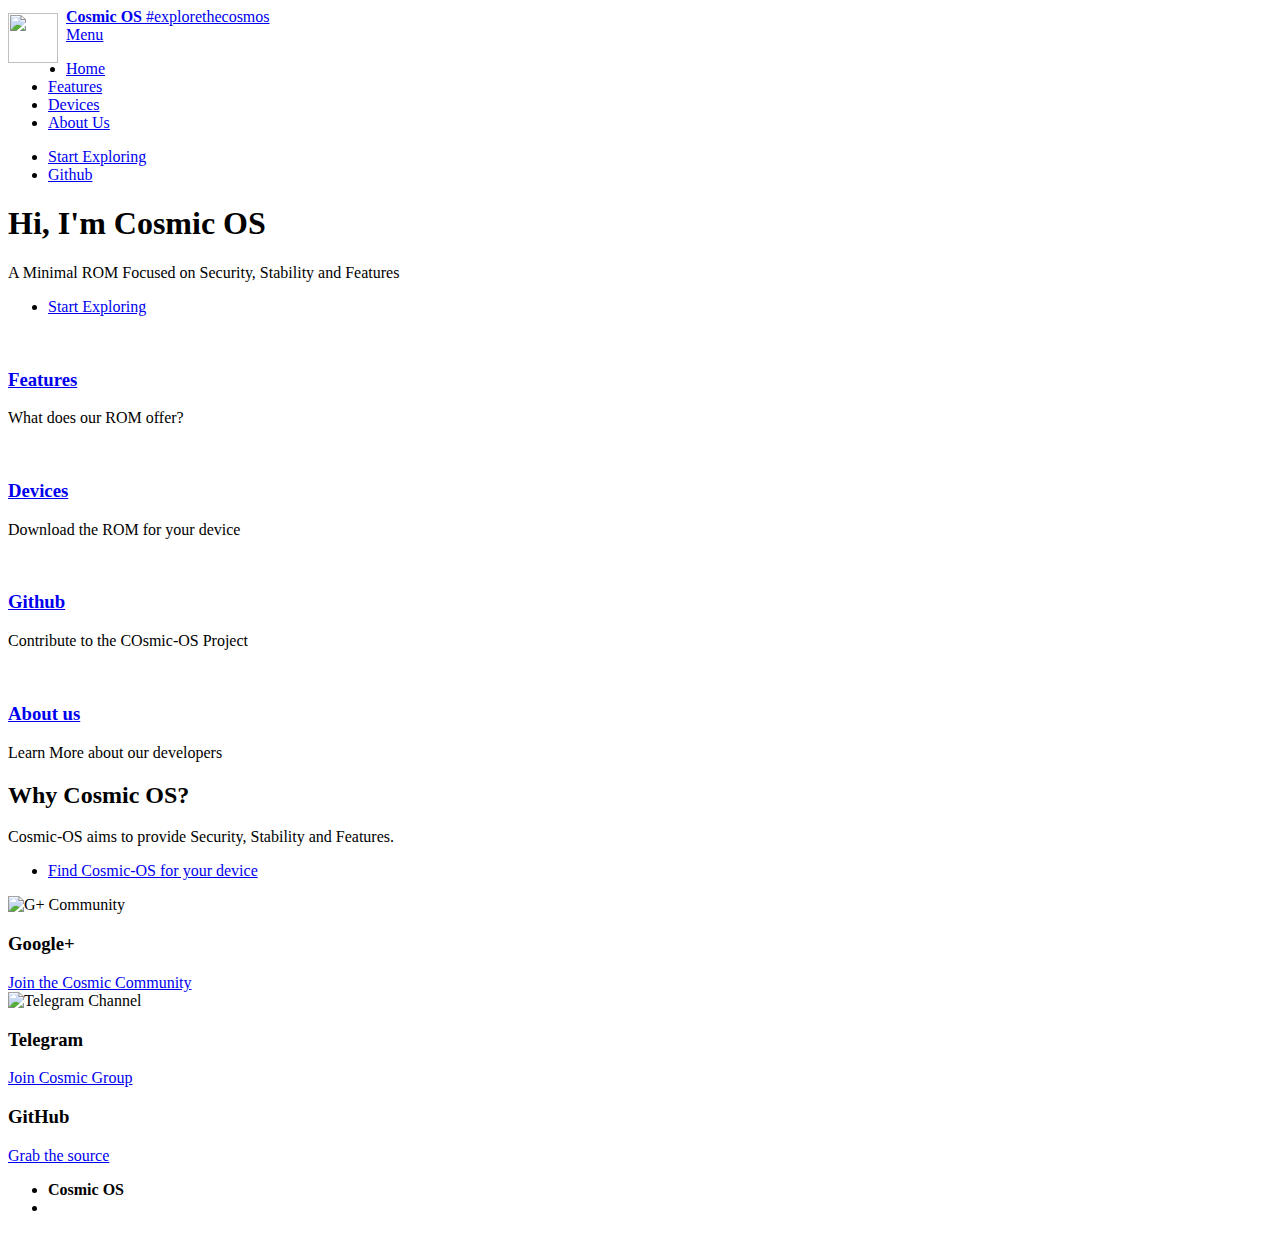
==== index.html @ 9eb9e45c "Update?" ====
<!DOCTYPE HTML>
<html>
	<head>
		<title>Cosmic OS</title>
		<meta charset="utf-8" />
		<meta name="viewport" content="width=device-width, initial-scale=1, user-scalable=no" />
		<!--[if lte IE 8]><script src="assets/js/ie/html5shiv.js"></script><![endif]-->
		<link rel="stylesheet" href="assets/css/main.css" />
		<!--[if lte IE 9]><link rel="stylesheet" href="assets/css/ie9.css" /><![endif]-->
		<!--[if lte IE 8]><link rel="stylesheet" href="assets/css/ie8.css" /><![endif]-->
	<meta http-equiv="imagetoolbar" content="no" />
	<link rel="apple-touch-icon" sizes="180x180" href="images/apple-touch-icon.png">
	<link rel="icon" type="image/png" href="images/favicon-32x32.png" sizes="32x32">
	<link rel="icon" type="image/png" href="images/favicon-16x16
	" sizes="16x16">
	<link rel="manifest" href="images/manifest.json">
	<link rel="mask-icon" href="images/safari-pinned-tab.svg" color="#5bbad5">
	<link rel="shortcut icon" type="image/x-icon" href="images/favicon.ico" />
	<meta name="theme-color" content="#ffffff">
	</head>
	<body>

		<!-- Wrapper -->
			<div id="wrapper">

				<!-- Header -->
					<header id="header" class="alt">
						<a href="index.html" class="logo">
						<div style="max-height:50px">
							<img style="float:left; margin-top:0.3em; margin-right: 0.5em;" src="images/logo.png" width=50px height=50px />
							<strong>Cosmic OS</strong> <span>#explorethecosmos</span>
						</div>
						</a>
						<nav>
							<a href="#menu">Menu</a>
						</nav>
					</header>

				<!-- Menu -->
					<nav id="menu">
						<ul class="links">
							<li><a href="index.html">Home</a></li>
							<li><a href="features.html">Features</a></li>
							<li><a href="devices.html">Devices</a></li>
							<li><a href="about.html">About Us</a></li>
						</ul>
						<ul class="actions vertical">
							<li><a href="index.html#explore" class="button special fit">Start Exploring</a></li>
							<li><a href="https://github.com/Cosmic-OS" class="button fit">Github</a></li>
						</ul>
					</nav>

				<!-- Banner -->
					<section id="banner" class="major">
						<div class="inner">
							<header class="major">
								<h1>Hi, I'm Cosmic OS</h1>
							</header>
							<div class="content">
								<p>A Minimal ROM Focused on Security, Stability and Features<br /></p>
								<ul class="actions">
									<li><a href="#explore" class="button next scrolly">Start Exploring</a></li>
								</ul>
							</div>
						</div>
					</section>

				<!-- Main -->
					<div id="main">

						<!-- One -->
							<section id="explore" class="tiles">
								<article>
									<span class="image">
										<img src="images/pic01.jpg" alt="" />
									</span>
									<header class="major">
										<h3><a href="features.html" class="link">Features</a></h3>
										<p>What does our ROM offer?</p>
									</header>
								</article>
								<article>
									<span class="image">
										<img src="images/pic02.png" alt="" />
									</span>
									<header class="major">
										<h3><a href="devices.html" class="link">Devices</a></h3>
										<p>Download the ROM for your device</p>
									</header>
								</article>
								<article>
									<span class="image">
										<img src="images/pic03.jpg" alt="" />
									</span>
									<header class="major">
										<h3><a href="https://github.com/Cosmic-OS" class="link">Github</a></h3>
										<p>Contribute to the COsmic-OS Project</p>
									</header>
								</article>
								<article>
									<span class="image">
										<img src="images/pic04.jpg" alt="" />
									</span>
									<header class="major">
										<h3><a href="about.html" class="link">About us</a></h3>
										<p>Learn More about our developers</p>
									</header>
								</article>
							</section>

						<!-- Two -->
							<section id="two">
								<div class="inner">
									<header class="major">
										<h2>Why Cosmic OS?</h2>
									</header>
									<p>Cosmic-OS aims to provide Security, Stability and Features.</p>
									<ul class="actions">
										<li><a href="devices.html" class="button next">Find Cosmic-OS for your device</a></li>
									</ul>
								</div>
							</section>

					</div>

				<!-- Contact -->
					<section id="reach-us">
						<div class="inner">

							<section>
								<section>
									<div class="contact-method">
									<span class="icon alt">
										<img oncontextmenu="return false;" style="user-drag: none;user-select: none;-moz-user-select: none;-webkit-user-drag: none;-webkit-user-select: none;-ms-user-select: none;"src = "images/googleplus.png" height=40 width=40 alt="G+ Community" /></span>
										<h3>Google+</h3>
										<a href="https://plus.google.com/communities/116339021564888810193">Join the Cosmic Community</a>
									</div>
								</section>
								<section>
									<div class="contact-method">
										<span class="icon alt">
											<img oncontextmenu="return false;" style="user-drag: none;user-select: none;-moz-user-select: none;-webkit-user-drag: none;-webkit-user-select: none;-ms-user-select: none;"src = "images/telegram.png" height=40 width=40 alt="Telegram Channel" /></span>
										<h3>Telegram</h3>
										<a href="https://telegram.me/cosmicosofficial">Join Cosmic Group</a>
									</div>
								</section>
								<section>
									<div class="contact-method">
										<span class="icon alt fa-github"></span>
										<h3>GitHub</h3>
										<a href="https://github.com/Cosmic-OS">Grab the source</a>
									</div>
								</section>
							</section>
						</div>
					</section>

				<!-- Footer -->
					<footer id="footer">
						<div class="inner">
							<ul class="copyright">
								<li><b>Cosmic OS </b></li><li><font color="white" >#ExploreTheCosmos</font></a></li>
							</ul>
						</div>
					</footer>

			</div>

		<!-- Scripts -->
			<script src="assets/js/jquery.min.js"></script>
			<script src="assets/js/jquery.scrolly.min.js"></script>
			<script src="assets/js/jquery.scrollex.min.js"></script>
			<script src="assets/js/skel.min.js"></script>
			<script src="assets/js/util.js"></script>
			<!--[if lte IE 8]><script src="assets/js/ie/respond.min.js"></script><![endif]-->
			<script src="assets/js/main.js"></script>

	</body>
</html>
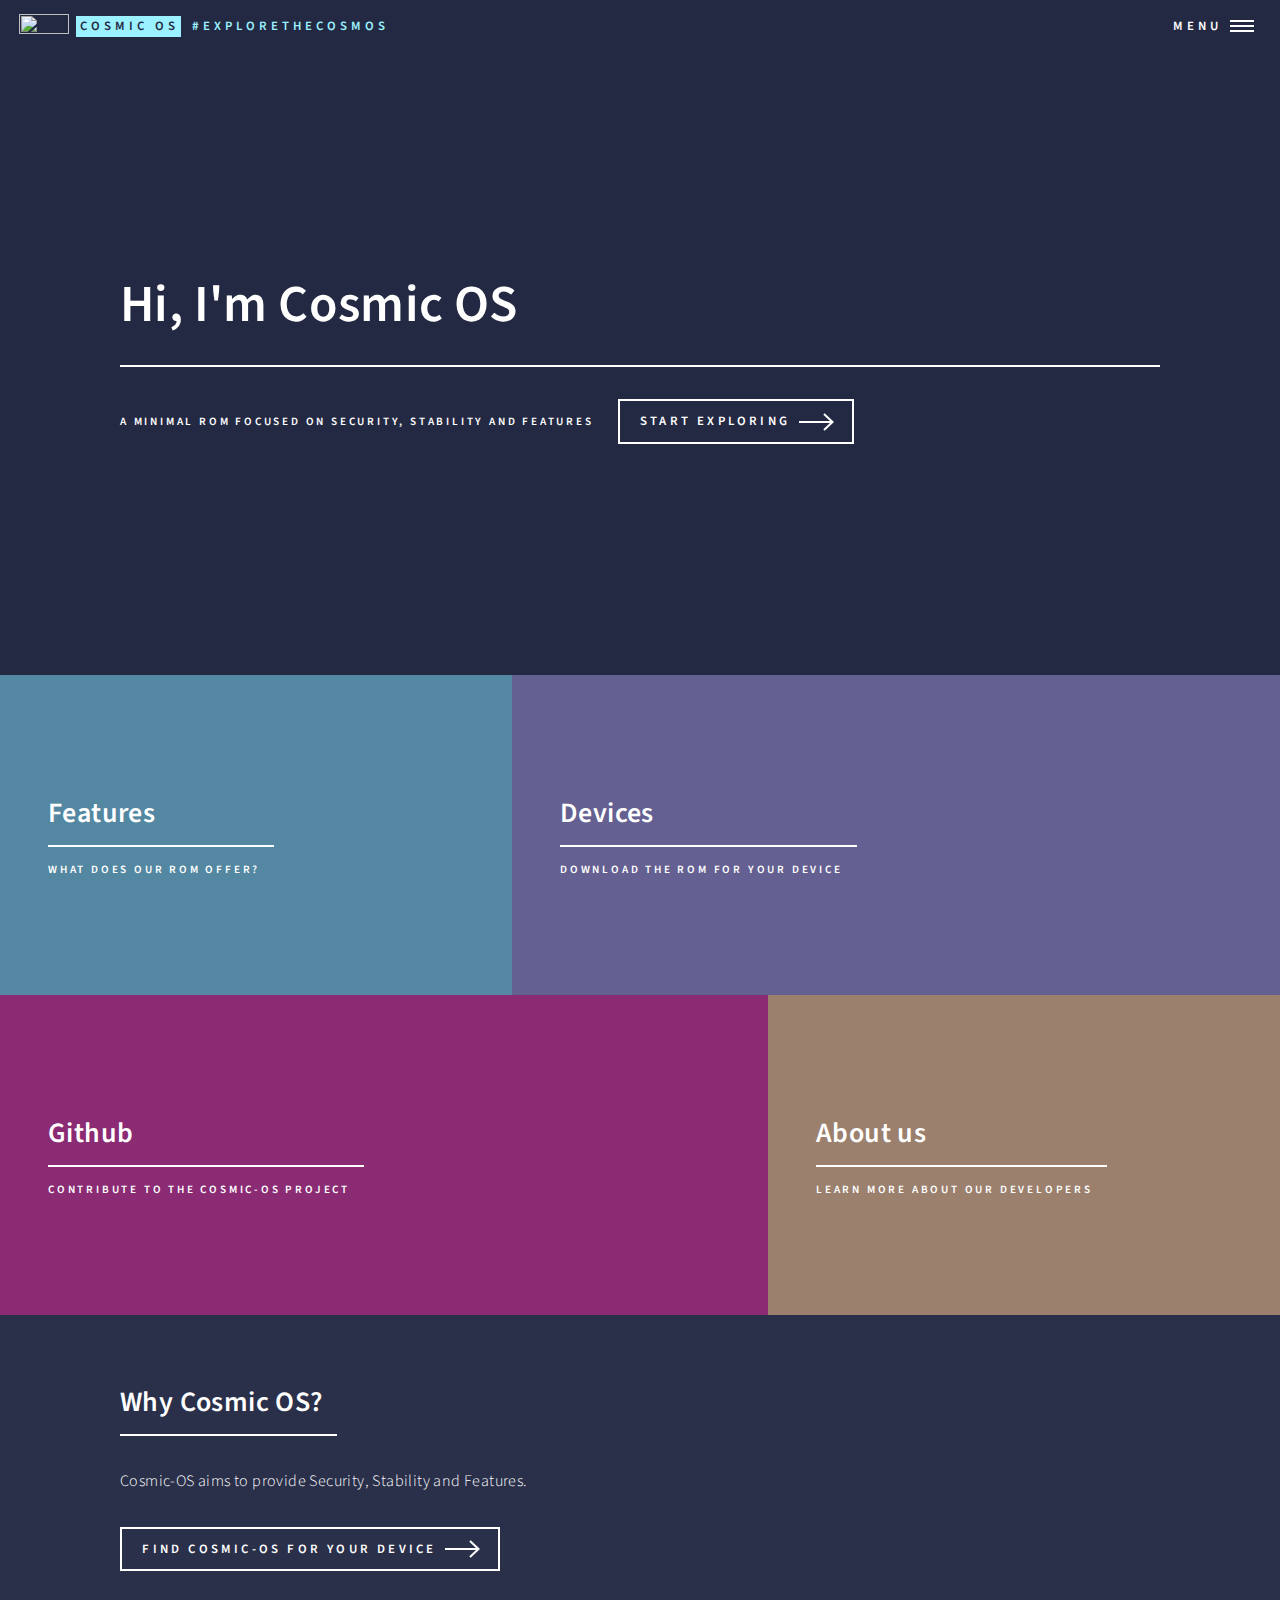
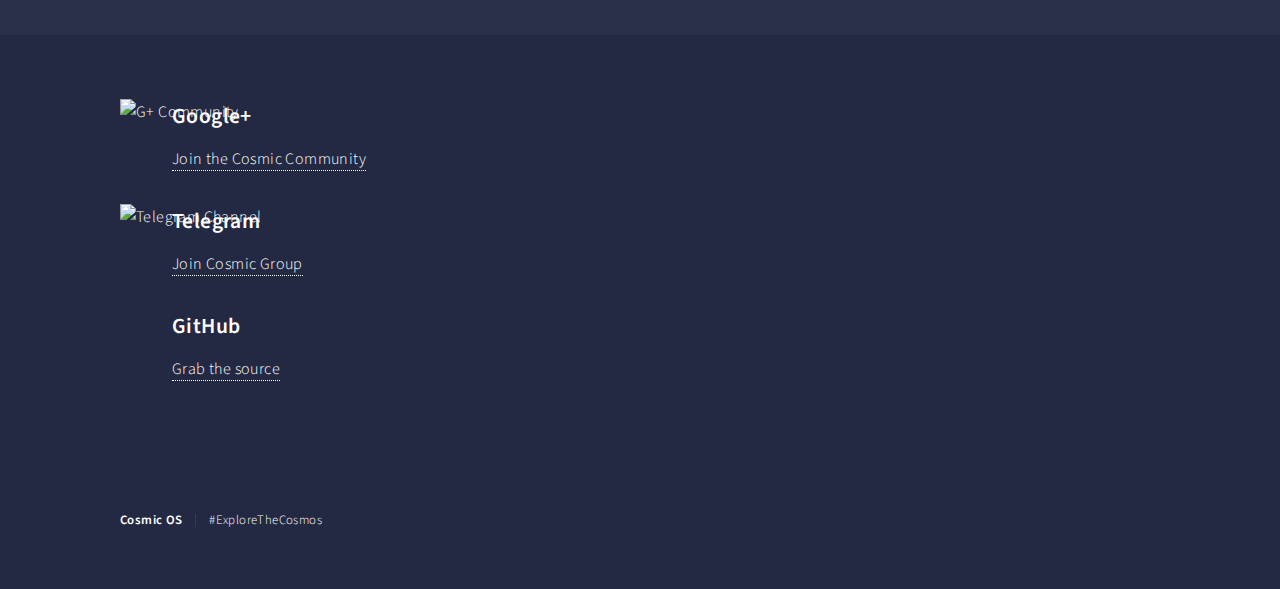
==== commit c14ef4f2: "website: Replace tabs with spaces" ====
--- a/index.html
+++ b/index.html
@@ -1,179 +1,179 @@
 <!DOCTYPE HTML>
 <html>
-	<head>
-		<title>Cosmic OS</title>
-		<meta charset="utf-8" />
-		<meta name="viewport" content="width=device-width, initial-scale=1, user-scalable=no" />
-		<!--[if lte IE 8]><script src="assets/js/ie/html5shiv.js"></script><![endif]-->
-		<link rel="stylesheet" href="assets/css/main.css" />
-		<!--[if lte IE 9]><link rel="stylesheet" href="assets/css/ie9.css" /><![endif]-->
-		<!--[if lte IE 8]><link rel="stylesheet" href="assets/css/ie8.css" /><![endif]-->
-	<meta http-equiv="imagetoolbar" content="no" />
-	<link rel="apple-touch-icon" sizes="180x180" href="images/apple-touch-icon.png">
-	<link rel="icon" type="image/png" href="images/favicon-32x32.png" sizes="32x32">
-	<link rel="icon" type="image/png" href="images/favicon-16x16
-	" sizes="16x16">
-	<link rel="manifest" href="images/manifest.json">
-	<link rel="mask-icon" href="images/safari-pinned-tab.svg" color="#5bbad5">
-	<link rel="shortcut icon" type="image/x-icon" href="images/favicon.ico" />
-	<meta name="theme-color" content="#ffffff">
-	</head>
-	<body>
+  <head>
+    <title>Cosmic OS</title>
+    <meta charset="utf-8" />
+    <meta name="viewport" content="width=device-width, initial-scale=1, user-scalable=no" />
+    <!--[if lte IE 8]><script src="assets/js/ie/html5shiv.js"></script><![endif]-->
+    <link rel="stylesheet" href="assets/css/main.css" />
+    <!--[if lte IE 9]><link rel="stylesheet" href="assets/css/ie9.css" /><![endif]-->
+    <!--[if lte IE 8]><link rel="stylesheet" href="assets/css/ie8.css" /><![endif]-->
+  <meta http-equiv="imagetoolbar" content="no" />
+  <link rel="apple-touch-icon" sizes="180x180" href="images/apple-touch-icon.png">
+  <link rel="icon" type="image/png" href="images/favicon-32x32.png" sizes="32x32">
+  <link rel="icon" type="image/png" href="images/favicon-16x16
+  " sizes="16x16">
+  <link rel="manifest" href="images/manifest.json">
+  <link rel="mask-icon" href="images/safari-pinned-tab.svg" color="#5bbad5">
+  <link rel="shortcut icon" type="image/x-icon" href="images/favicon.ico" />
+  <meta name="theme-color" content="#ffffff">
+  </head>
+  <body>
 
-		<!-- Wrapper -->
-			<div id="wrapper">
+    <!-- Wrapper -->
+      <div id="wrapper">
 
-				<!-- Header -->
-					<header id="header" class="alt">
-						<a href="index.html" class="logo">
-						<div style="max-height:50px">
-							<img style="float:left; margin-top:0.3em; margin-right: 0.5em;" src="images/logo.png" width=50px height=50px />
-							<strong>Cosmic OS</strong> <span>#explorethecosmos</span>
-						</div>
-						</a>
-						<nav>
-							<a href="#menu">Menu</a>
-						</nav>
-					</header>
+        <!-- Header -->
+          <header id="header" class="alt">
+            <a href="index.html" class="logo">
+            <div style="max-height:50px">
+              <img style="float:left; margin-top:0.3em; margin-right: 0.5em;" src="images/logo.png" width=50px height=50px />
+              <strong>Cosmic OS</strong> <span>#explorethecosmos</span>
+            </div>
+            </a>
+            <nav>
+              <a href="#menu">Menu</a>
+            </nav>
+          </header>
 
-				<!-- Menu -->
-					<nav id="menu">
-						<ul class="links">
-							<li><a href="index.html">Home</a></li>
-							<li><a href="features.html">Features</a></li>
-							<li><a href="devices.html">Devices</a></li>
-							<li><a href="about.html">About Us</a></li>
-						</ul>
-						<ul class="actions vertical">
-							<li><a href="index.html#explore" class="button special fit">Start Exploring</a></li>
-							<li><a href="https://github.com/Cosmic-OS" class="button fit">Github</a></li>
-						</ul>
-					</nav>
+        <!-- Menu -->
+          <nav id="menu">
+            <ul class="links">
+              <li><a href="index.html">Home</a></li>
+              <li><a href="features.html">Features</a></li>
+              <li><a href="devices.html">Devices</a></li>
+              <li><a href="about.html">About Us</a></li>
+            </ul>
+            <ul class="actions vertical">
+              <li><a href="index.html#explore" class="button special fit">Start Exploring</a></li>
+              <li><a href="https://github.com/Cosmic-OS" class="button fit">Github</a></li>
+            </ul>
+          </nav>
 
-				<!-- Banner -->
-					<section id="banner" class="major">
-						<div class="inner">
-							<header class="major">
-								<h1>Hi, I'm Cosmic OS</h1>
-							</header>
-							<div class="content">
-								<p>A Minimal ROM Focused on Security, Stability and Features<br /></p>
-								<ul class="actions">
-									<li><a href="#explore" class="button next scrolly">Start Exploring</a></li>
-								</ul>
-							</div>
-						</div>
-					</section>
+        <!-- Banner -->
+          <section id="banner" class="major">
+            <div class="inner">
+              <header class="major">
+                <h1>Hi, I'm Cosmic OS</h1>
+              </header>
+              <div class="content">
+                <p>A Minimal ROM Focused on Security, Stability and Features<br /></p>
+                <ul class="actions">
+                  <li><a href="#explore" class="button next scrolly">Start Exploring</a></li>
+                </ul>
+              </div>
+            </div>
+          </section>
 
-				<!-- Main -->
-					<div id="main">
+        <!-- Main -->
+          <div id="main">
 
-						<!-- One -->
-							<section id="explore" class="tiles">
-								<article>
-									<span class="image">
-										<img src="images/pic01.jpg" alt="" />
-									</span>
-									<header class="major">
-										<h3><a href="features.html" class="link">Features</a></h3>
-										<p>What does our ROM offer?</p>
-									</header>
-								</article>
-								<article>
-									<span class="image">
-										<img src="images/pic02.png" alt="" />
-									</span>
-									<header class="major">
-										<h3><a href="devices.html" class="link">Devices</a></h3>
-										<p>Download the ROM for your device</p>
-									</header>
-								</article>
-								<article>
-									<span class="image">
-										<img src="images/pic03.jpg" alt="" />
-									</span>
-									<header class="major">
-										<h3><a href="https://github.com/Cosmic-OS" class="link">Github</a></h3>
-										<p>Contribute to the COsmic-OS Project</p>
-									</header>
-								</article>
-								<article>
-									<span class="image">
-										<img src="images/pic04.jpg" alt="" />
-									</span>
-									<header class="major">
-										<h3><a href="about.html" class="link">About us</a></h3>
-										<p>Learn More about our developers</p>
-									</header>
-								</article>
-							</section>
+            <!-- One -->
+              <section id="explore" class="tiles">
+                <article>
+                  <span class="image">
+                    <img src="images/pic01.jpg" alt="" />
+                  </span>
+                  <header class="major">
+                    <h3><a href="features.html" class="link">Features</a></h3>
+                    <p>What does our ROM offer?</p>
+                  </header>
+                </article>
+                <article>
+                  <span class="image">
+                    <img src="images/pic02.png" alt="" />
+                  </span>
+                  <header class="major">
+                    <h3><a href="devices.html" class="link">Devices</a></h3>
+                    <p>Download the ROM for your device</p>
+                  </header>
+                </article>
+                <article>
+                  <span class="image">
+                    <img src="images/pic03.jpg" alt="" />
+                  </span>
+                  <header class="major">
+                    <h3><a href="https://github.com/Cosmic-OS" class="link">Github</a></h3>
+                    <p>Contribute to the COsmic-OS Project</p>
+                  </header>
+                </article>
+                <article>
+                  <span class="image">
+                    <img src="images/pic04.jpg" alt="" />
+                  </span>
+                  <header class="major">
+                    <h3><a href="about.html" class="link">About us</a></h3>
+                    <p>Learn More about our developers</p>
+                  </header>
+                </article>
+              </section>
 
-						<!-- Two -->
-							<section id="two">
-								<div class="inner">
-									<header class="major">
-										<h2>Why Cosmic OS?</h2>
-									</header>
-									<p>Cosmic-OS aims to provide Security, Stability and Features.</p>
-									<ul class="actions">
-										<li><a href="devices.html" class="button next">Find Cosmic-OS for your device</a></li>
-									</ul>
-								</div>
-							</section>
+            <!-- Two -->
+              <section id="two">
+                <div class="inner">
+                  <header class="major">
+                    <h2>Why Cosmic OS?</h2>
+                  </header>
+                  <p>Cosmic-OS aims to provide Security, Stability and Features.</p>
+                  <ul class="actions">
+                    <li><a href="devices.html" class="button next">Find Cosmic-OS for your device</a></li>
+                  </ul>
+                </div>
+              </section>
 
-					</div>
+          </div>
 
-				<!-- Contact -->
-					<section id="reach-us">
-						<div class="inner">
+        <!-- Contact -->
+          <section id="reach-us">
+            <div class="inner">
 
-							<section>
-								<section>
-									<div class="contact-method">
-									<span class="icon alt">
-										<img oncontextmenu="return false;" style="user-drag: none;user-select: none;-moz-user-select: none;-webkit-user-drag: none;-webkit-user-select: none;-ms-user-select: none;"src = "images/googleplus.png" height=40 width=40 alt="G+ Community" /></span>
-										<h3>Google+</h3>
-										<a href="https://plus.google.com/communities/116339021564888810193">Join the Cosmic Community</a>
-									</div>
-								</section>
-								<section>
-									<div class="contact-method">
-										<span class="icon alt">
-											<img oncontextmenu="return false;" style="user-drag: none;user-select: none;-moz-user-select: none;-webkit-user-drag: none;-webkit-user-select: none;-ms-user-select: none;"src = "images/telegram.png" height=40 width=40 alt="Telegram Channel" /></span>
-										<h3>Telegram</h3>
-										<a href="https://telegram.me/cosmicosofficial">Join Cosmic Group</a>
-									</div>
-								</section>
-								<section>
-									<div class="contact-method">
-										<span class="icon alt fa-github"></span>
-										<h3>GitHub</h3>
-										<a href="https://github.com/Cosmic-OS">Grab the source</a>
-									</div>
-								</section>
-							</section>
-						</div>
-					</section>
+              <section>
+                <section>
+                  <div class="contact-method">
+                  <span class="icon alt">
+                    <img oncontextmenu="return false;" style="user-drag: none;user-select: none;-moz-user-select: none;-webkit-user-drag: none;-webkit-user-select: none;-ms-user-select: none;"src = "images/googleplus.png" height=40 width=40 alt="G+ Community" /></span>
+                    <h3>Google+</h3>
+                    <a href="https://plus.google.com/communities/116339021564888810193">Join the Cosmic Community</a>
+                  </div>
+                </section>
+                <section>
+                  <div class="contact-method">
+                    <span class="icon alt">
+                      <img oncontextmenu="return false;" style="user-drag: none;user-select: none;-moz-user-select: none;-webkit-user-drag: none;-webkit-user-select: none;-ms-user-select: none;"src = "images/telegram.png" height=40 width=40 alt="Telegram Channel" /></span>
+                    <h3>Telegram</h3>
+                    <a href="https://telegram.me/cosmicosofficial">Join Cosmic Group</a>
+                  </div>
+                </section>
+                <section>
+                  <div class="contact-method">
+                    <span class="icon alt fa-github"></span>
+                    <h3>GitHub</h3>
+                    <a href="https://github.com/Cosmic-OS">Grab the source</a>
+                  </div>
+                </section>
+              </section>
+            </div>
+          </section>
 
-				<!-- Footer -->
-					<footer id="footer">
-						<div class="inner">
-							<ul class="copyright">
-								<li><b>Cosmic OS </b></li><li><font color="white" >#ExploreTheCosmos</font></a></li>
-							</ul>
-						</div>
-					</footer>
+        <!-- Footer -->
+          <footer id="footer">
+            <div class="inner">
+              <ul class="copyright">
+                <li><b>Cosmic OS </b></li><li><font color="white" >#ExploreTheCosmos</font></a></li>
+              </ul>
+            </div>
+          </footer>
 
-			</div>
+      </div>
 
-		<!-- Scripts -->
-			<script src="assets/js/jquery.min.js"></script>
-			<script src="assets/js/jquery.scrolly.min.js"></script>
-			<script src="assets/js/jquery.scrollex.min.js"></script>
-			<script src="assets/js/skel.min.js"></script>
-			<script src="assets/js/util.js"></script>
-			<!--[if lte IE 8]><script src="assets/js/ie/respond.min.js"></script><![endif]-->
-			<script src="assets/js/main.js"></script>
+    <!-- Scripts -->
+      <script src="assets/js/jquery.min.js"></script>
+      <script src="assets/js/jquery.scrolly.min.js"></script>
+      <script src="assets/js/jquery.scrollex.min.js"></script>
+      <script src="assets/js/skel.min.js"></script>
+      <script src="assets/js/util.js"></script>
+      <!--[if lte IE 8]><script src="assets/js/ie/respond.min.js"></script><![endif]-->
+      <script src="assets/js/main.js"></script>
 
-	</body>
+  </body>
 </html>
--- a/assets/css/main.css
+++ b/assets/css/main.css
@@ -0,0 +1,3996 @@
+@import url(font-awesome.min.css);
+@import url("https://fonts.googleapis.com/css?family=Source+Sans+Pro:300,300italic,600,600italic");
+
+/* Reset */
+
+	html, body, div, span, applet, object, iframe, h1, h2, h3, h4, h5, h6, p, blockquote, pre, a, abbr, acronym, address, big, cite, code, del, dfn, em, img, ins, kbd, q, s, samp, small, strike, strong, sub, sup, tt, var, b, u, i, center, dl, dt, dd, ol, ul, li, fieldset, form, label, legend, table, caption, tbody, tfoot, thead, tr, th, td, article, aside, canvas, details, embed, figure, figcaption, footer, header, hgroup, menu, nav, output, ruby, section, summary, time, mark, audio, video {
+		margin: 0;
+		padding: 0;
+		border: 0;
+		font-size: 100%;
+		font: inherit;
+		vertical-align: baseline;
+	}
+
+	img {
+    max-width: 100%;
+    height: auto;
+    width: auto\9; /* ie8 */
+	}
+
+	article, aside, details, figcaption, figure, footer, header, hgroup, menu, nav, section {
+		display: block;
+	}
+
+	body {
+		line-height: 1;
+	}
+
+	ol, ul {
+		list-style: none;
+	}
+
+	blockquote, q {
+		quotes: none;
+	}
+
+	blockquote:before, blockquote:after, q:before, q:after {
+		content: '';
+		content: none;
+	}
+
+	table {
+		border-collapse: collapse;
+		border-spacing: 0;
+	}
+
+	body {
+		-webkit-text-size-adjust: none;
+	}
+
+/* Box Model */
+
+	*, *:before, *:after {
+		-moz-box-sizing: border-box;
+		-webkit-box-sizing: border-box;
+		box-sizing: border-box;
+	}
+
+/* No save */
+	img.no-save{
+		user-drag: none;
+		user-select: none;
+		-moz-user-select: none;
+		-webkit-user-drag: none;
+		-webkit-user-select: none;
+		-ms-user-select: none;	
+	}
+/* Devices */
+	.devices{
+		float:right;
+	}
+	br.devices{
+		display:none;
+	}
+	@media screen and (max-width: 580px) {
+		.devices {
+			float: none;
+		}
+		br.devices{
+			display:block;
+		}
+    }
+	
+/* Grid */
+
+	.row {
+		border-bottom: solid 1px transparent;
+		-moz-box-sizing: border-box;
+		-webkit-box-sizing: border-box;
+		box-sizing: border-box;
+	}
+
+	.row > * {
+		float: left;
+		-moz-box-sizing: border-box;
+		-webkit-box-sizing: border-box;
+		box-sizing: border-box;
+	}
+
+	.row:after, .row:before {
+		content: '';
+		display: block;
+		clear: both;
+		height: 0;
+	}
+
+	.row.uniform > * > :first-child {
+		margin-top: 0;
+	}
+
+	.row.uniform > * > :last-child {
+		margin-bottom: 0;
+	}
+
+	.row.\30 \25 > * {
+		padding: 0 0 0 0em;
+	}
+
+	.row.\30 \25 {
+		margin: 0 0 -1px 0em;
+	}
+
+	.row.uniform.\30 \25 > * {
+		padding: 0em 0 0 0em;
+	}
+
+	.row.uniform.\30 \25 {
+		margin: 0em 0 -1px 0em;
+	}
+
+	.row > * {
+		padding: 0 0 0 2em;
+	}
+
+	.row {
+		margin: 0 0 -1px -2em;
+	}
+
+	.row.uniform > * {
+		padding: 2em 0 0 2em;
+	}
+
+	.row.uniform {
+		margin: -2em 0 -1px -2em;
+	}
+
+	.row.\32 00\25 > * {
+		padding: 0 0 0 4em;
+	}
+
+	.row.\32 00\25 {
+		margin: 0 0 -1px -4em;
+	}
+
+	.row.uniform.\32 00\25 > * {
+		padding: 4em 0 0 4em;
+	}
+
+	.row.uniform.\32 00\25 {
+		margin: -4em 0 -1px -4em;
+	}
+
+	.row.\31 50\25 > * {
+		padding: 0 0 0 3em;
+	}
+
+	.row.\31 50\25 {
+		margin: 0 0 -1px -3em;
+	}
+
+	.row.uniform.\31 50\25 > * {
+		padding: 3em 0 0 3em;
+	}
+
+	.row.uniform.\31 50\25 {
+		margin: -3em 0 -1px -3em;
+	}
+
+	.row.\35 0\25 > * {
+		padding: 0 0 0 1em;
+	}
+
+	.row.\35 0\25 {
+		margin: 0 0 -1px -1em;
+	}
+
+	.row.uniform.\35 0\25 > * {
+		padding: 1em 0 0 1em;
+	}
+
+	.row.uniform.\35 0\25 {
+		margin: -1em 0 -1px -1em;
+	}
+
+	.row.\32 5\25 > * {
+		padding: 0 0 0 0.5em;
+	}
+
+	.row.\32 5\25 {
+		margin: 0 0 -1px -0.5em;
+	}
+
+	.row.uniform.\32 5\25 > * {
+		padding: 0.5em 0 0 0.5em;
+	}
+
+	.row.uniform.\32 5\25 {
+		margin: -0.5em 0 -1px -0.5em;
+	}
+
+	.\31 2u, .\31 2u\24 {
+		width: 100%;
+		clear: none;
+		margin-left: 0;
+	}
+
+	.\31 1u, .\31 1u\24 {
+		width: 91.6666666667%;
+		clear: none;
+		margin-left: 0;
+	}
+
+	.\31 0u, .\31 0u\24 {
+		width: 83.3333333333%;
+		clear: none;
+		margin-left: 0;
+	}
+
+	.\39 u, .\39 u\24 {
+		width: 75%;
+		clear: none;
+		margin-left: 0;
+	}
+
+	.\38 u, .\38 u\24 {
+		width: 66.6666666667%;
+		clear: none;
+		margin-left: 0;
+	}
+
+	.\37 u, .\37 u\24 {
+		width: 58.3333333333%;
+		clear: none;
+		margin-left: 0;
+	}
+
+	.\36 u, .\36 u\24 {
+		width: 50%;
+		clear: none;
+		margin-left: 0;
+	}
+
+	.\35 u, .\35 u\24 {
+		width: 41.6666666667%;
+		clear: none;
+		margin-left: 0;
+	}
+
+	.\34 u, .\34 u\24 {
+		width: 33.3333333333%;
+		clear: none;
+		margin-left: 0;
+	}
+
+	.\33 u, .\33 u\24 {
+		width: 25%;
+		clear: none;
+		margin-left: 0;
+	}
+
+	.\32 u, .\32 u\24 {
+		width: 16.6666666667%;
+		clear: none;
+		margin-left: 0;
+	}
+
+	.\31 u, .\31 u\24 {
+		width: 8.3333333333%;
+		clear: none;
+		margin-left: 0;
+	}
+
+	.\31 2u\24 + *,
+	.\31 1u\24 + *,
+	.\31 0u\24 + *,
+	.\39 u\24 + *,
+	.\38 u\24 + *,
+	.\37 u\24 + *,
+	.\36 u\24 + *,
+	.\35 u\24 + *,
+	.\34 u\24 + *,
+	.\33 u\24 + *,
+	.\32 u\24 + *,
+	.\31 u\24 + * {
+		clear: left;
+	}
+
+	.\-11u {
+		margin-left: 91.66667%;
+	}
+
+	.\-10u {
+		margin-left: 83.33333%;
+	}
+
+	.\-9u {
+		margin-left: 75%;
+	}
+
+	.\-8u {
+		margin-left: 66.66667%;
+	}
+
+	.\-7u {
+		margin-left: 58.33333%;
+	}
+
+	.\-6u {
+		margin-left: 50%;
+	}
+
+	.\-5u {
+		margin-left: 41.66667%;
+	}
+
+	.\-4u {
+		margin-left: 33.33333%;
+	}
+
+	.\-3u {
+		margin-left: 25%;
+	}
+
+	.\-2u {
+		margin-left: 16.66667%;
+	}
+
+	.\-1u {
+		margin-left: 8.33333%;
+	}
+
+	@media screen and (max-width: 1680px) {
+
+		.row > * {
+			padding: 0 0 0 2em;
+		}
+
+		.row {
+			margin: 0 0 -1px -2em;
+		}
+
+		.row.uniform > * {
+			padding: 2em 0 0 2em;
+		}
+
+		.row.uniform {
+			margin: -2em 0 -1px -2em;
+		}
+
+		.row.\32 00\25 > * {
+			padding: 0 0 0 4em;
+		}
+
+		.row.\32 00\25 {
+			margin: 0 0 -1px -4em;
+		}
+
+		.row.uniform.\32 00\25 > * {
+			padding: 4em 0 0 4em;
+		}
+
+		.row.uniform.\32 00\25 {
+			margin: -4em 0 -1px -4em;
+		}
+
+		.row.\31 50\25 > * {
+			padding: 0 0 0 3em;
+		}
+
+		.row.\31 50\25 {
+			margin: 0 0 -1px -3em;
+		}
+
+		.row.uniform.\31 50\25 > * {
+			padding: 3em 0 0 3em;
+		}
+
+		.row.uniform.\31 50\25 {
+			margin: -3em 0 -1px -3em;
+		}
+
+		.row.\35 0\25 > * {
+			padding: 0 0 0 1em;
+		}
+
+		.row.\35 0\25 {
+			margin: 0 0 -1px -1em;
+		}
+
+		.row.uniform.\35 0\25 > * {
+			padding: 1em 0 0 1em;
+		}
+
+		.row.uniform.\35 0\25 {
+			margin: -1em 0 -1px -1em;
+		}
+
+		.row.\32 5\25 > * {
+			padding: 0 0 0 0.5em;
+		}
+
+		.row.\32 5\25 {
+			margin: 0 0 -1px -0.5em;
+		}
+
+		.row.uniform.\32 5\25 > * {
+			padding: 0.5em 0 0 0.5em;
+		}
+
+		.row.uniform.\32 5\25 {
+			margin: -0.5em 0 -1px -0.5em;
+		}
+
+		.\31 2u\28xlarge\29, .\31 2u\24\28xlarge\29 {
+			width: 100%;
+			clear: none;
+			margin-left: 0;
+		}
+
+		.\31 1u\28xlarge\29, .\31 1u\24\28xlarge\29 {
+			width: 91.6666666667%;
+			clear: none;
+			margin-left: 0;
+		}
+
+		.\31 0u\28xlarge\29, .\31 0u\24\28xlarge\29 {
+			width: 83.3333333333%;
+			clear: none;
+			margin-left: 0;
+		}
+
+		.\39 u\28xlarge\29, .\39 u\24\28xlarge\29 {
+			width: 75%;
+			clear: none;
+			margin-left: 0;
+		}
+
+		.\38 u\28xlarge\29, .\38 u\24\28xlarge\29 {
+			width: 66.6666666667%;
+			clear: none;
+			margin-left: 0;
+		}
+
+		.\37 u\28xlarge\29, .\37 u\24\28xlarge\29 {
+			width: 58.3333333333%;
+			clear: none;
+			margin-left: 0;
+		}
+
+		.\36 u\28xlarge\29, .\36 u\24\28xlarge\29 {
+			width: 50%;
+			clear: none;
+			margin-left: 0;
+		}
+
+		.\35 u\28xlarge\29, .\35 u\24\28xlarge\29 {
+			width: 41.6666666667%;
+			clear: none;
+			margin-left: 0;
+		}
+
+		.\34 u\28xlarge\29, .\34 u\24\28xlarge\29 {
+			width: 33.3333333333%;
+			clear: none;
+			margin-left: 0;
+		}
+
+		.\33 u\28xlarge\29, .\33 u\24\28xlarge\29 {
+			width: 25%;
+			clear: none;
+			margin-left: 0;
+		}
+
+		.\32 u\28xlarge\29, .\32 u\24\28xlarge\29 {
+			width: 16.6666666667%;
+			clear: none;
+			margin-left: 0;
+		}
+
+		.\31 u\28xlarge\29, .\31 u\24\28xlarge\29 {
+			width: 8.3333333333%;
+			clear: none;
+			margin-left: 0;
+		}
+
+		.\31 2u\24\28xlarge\29 + *,
+		.\31 1u\24\28xlarge\29 + *,
+		.\31 0u\24\28xlarge\29 + *,
+		.\39 u\24\28xlarge\29 + *,
+		.\38 u\24\28xlarge\29 + *,
+		.\37 u\24\28xlarge\29 + *,
+		.\36 u\24\28xlarge\29 + *,
+		.\35 u\24\28xlarge\29 + *,
+		.\34 u\24\28xlarge\29 + *,
+		.\33 u\24\28xlarge\29 + *,
+		.\32 u\24\28xlarge\29 + *,
+		.\31 u\24\28xlarge\29 + * {
+			clear: left;
+		}
+
+		.\-11u\28xlarge\29 {
+			margin-left: 91.66667%;
+		}
+
+		.\-10u\28xlarge\29 {
+			margin-left: 83.33333%;
+		}
+
+		.\-9u\28xlarge\29 {
+			margin-left: 75%;
+		}
+
+		.\-8u\28xlarge\29 {
+			margin-left: 66.66667%;
+		}
+
+		.\-7u\28xlarge\29 {
+			margin-left: 58.33333%;
+		}
+
+		.\-6u\28xlarge\29 {
+			margin-left: 50%;
+		}
+
+		.\-5u\28xlarge\29 {
+			margin-left: 41.66667%;
+		}
+
+		.\-4u\28xlarge\29 {
+			margin-left: 33.33333%;
+		}
+
+		.\-3u\28xlarge\29 {
+			margin-left: 25%;
+		}
+
+		.\-2u\28xlarge\29 {
+			margin-left: 16.66667%;
+		}
+
+		.\-1u\28xlarge\29 {
+			margin-left: 8.33333%;
+		}
+
+	}
+
+	@media screen and (max-width: 1280px) {
+
+		.row > * {
+			padding: 0 0 0 1.5em;
+		}
+
+		.row {
+			margin: 0 0 -1px -1.5em;
+		}
+
+		.row.uniform > * {
+			padding: 1.5em 0 0 1.5em;
+		}
+
+		.row.uniform {
+			margin: -1.5em 0 -1px -1.5em;
+		}
+
+		.row.\32 00\25 > * {
+			padding: 0 0 0 3em;
+		}
+
+		.row.\32 00\25 {
+			margin: 0 0 -1px -3em;
+		}
+
+		.row.uniform.\32 00\25 > * {
+			padding: 3em 0 0 3em;
+		}
+
+		.row.uniform.\32 00\25 {
+			margin: -3em 0 -1px -3em;
+		}
+
+		.row.\31 50\25 > * {
+			padding: 0 0 0 2.25em;
+		}
+
+		.row.\31 50\25 {
+			margin: 0 0 -1px -2.25em;
+		}
+
+		.row.uniform.\31 50\25 > * {
+			padding: 2.25em 0 0 2.25em;
+		}
+
+		.row.uniform.\31 50\25 {
+			margin: -2.25em 0 -1px -2.25em;
+		}
+
+		.row.\35 0\25 > * {
+			padding: 0 0 0 0.75em;
+		}
+
+		.row.\35 0\25 {
+			margin: 0 0 -1px -0.75em;
+		}
+
+		.row.uniform.\35 0\25 > * {
+			padding: 0.75em 0 0 0.75em;
+		}
+
+		.row.uniform.\35 0\25 {
+			margin: -0.75em 0 -1px -0.75em;
+		}
+
+		.row.\32 5\25 > * {
+			padding: 0 0 0 0.375em;
+		}
+
+		.row.\32 5\25 {
+			margin: 0 0 -1px -0.375em;
+		}
+
+		.row.uniform.\32 5\25 > * {
+			padding: 0.375em 0 0 0.375em;
+		}
+
+		.row.uniform.\32 5\25 {
+			margin: -0.375em 0 -1px -0.375em;
+		}
+
+		.\31 2u\28large\29, .\31 2u\24\28large\29 {
+			width: 100%;
+			clear: none;
+			margin-left: 0;
+		}
+
+		.\31 1u\28large\29, .\31 1u\24\28large\29 {
+			width: 91.6666666667%;
+			clear: none;
+			margin-left: 0;
+		}
+
+		.\31 0u\28large\29, .\31 0u\24\28large\29 {
+			width: 83.3333333333%;
+			clear: none;
+			margin-left: 0;
+		}
+
+		.\39 u\28large\29, .\39 u\24\28large\29 {
+			width: 75%;
+			clear: none;
+			margin-left: 0;
+		}
+
+		.\38 u\28large\29, .\38 u\24\28large\29 {
+			width: 66.6666666667%;
+			clear: none;
+			margin-left: 0;
+		}
+
+		.\37 u\28large\29, .\37 u\24\28large\29 {
+			width: 58.3333333333%;
+			clear: none;
+			margin-left: 0;
+		}
+
+		.\36 u\28large\29, .\36 u\24\28large\29 {
+			width: 50%;
+			clear: none;
+			margin-left: 0;
+		}
+
+		.\35 u\28large\29, .\35 u\24\28large\29 {
+			width: 41.6666666667%;
+			clear: none;
+			margin-left: 0;
+		}
+
+		.\34 u\28large\29, .\34 u\24\28large\29 {
+			width: 33.3333333333%;
+			clear: none;
+			margin-left: 0;
+		}
+
+		.\33 u\28large\29, .\33 u\24\28large\29 {
+			width: 25%;
+			clear: none;
+			margin-left: 0;
+		}
+
+		.\32 u\28large\29, .\32 u\24\28large\29 {
+			width: 16.6666666667%;
+			clear: none;
+			margin-left: 0;
+		}
+
+		.\31 u\28large\29, .\31 u\24\28large\29 {
+			width: 8.3333333333%;
+			clear: none;
+			margin-left: 0;
+		}
+
+		.\31 2u\24\28large\29 + *,
+		.\31 1u\24\28large\29 + *,
+		.\31 0u\24\28large\29 + *,
+		.\39 u\24\28large\29 + *,
+		.\38 u\24\28large\29 + *,
+		.\37 u\24\28large\29 + *,
+		.\36 u\24\28large\29 + *,
+		.\35 u\24\28large\29 + *,
+		.\34 u\24\28large\29 + *,
+		.\33 u\24\28large\29 + *,
+		.\32 u\24\28large\29 + *,
+		.\31 u\24\28large\29 + * {
+			clear: left;
+		}
+
+		.\-11u\28large\29 {
+			margin-left: 91.66667%;
+		}
+
+		.\-10u\28large\29 {
+			margin-left: 83.33333%;
+		}
+
+		.\-9u\28large\29 {
+			margin-left: 75%;
+		}
+
+		.\-8u\28large\29 {
+			margin-left: 66.66667%;
+		}
+
+		.\-7u\28large\29 {
+			margin-left: 58.33333%;
+		}
+
+		.\-6u\28large\29 {
+			margin-left: 50%;
+		}
+
+		.\-5u\28large\29 {
+			margin-left: 41.66667%;
+		}
+
+		.\-4u\28large\29 {
+			margin-left: 33.33333%;
+		}
+
+		.\-3u\28large\29 {
+			margin-left: 25%;
+		}
+
+		.\-2u\28large\29 {
+			margin-left: 16.66667%;
+		}
+
+		.\-1u\28large\29 {
+			margin-left: 8.33333%;
+		}
+
+	}
+
+	@media screen and (max-width: 980px) {
+
+		.row > * {
+			padding: 0 0 0 1.5em;
+		}
+
+		.row {
+			margin: 0 0 -1px -1.5em;
+		}
+
+		.row.uniform > * {
+			padding: 1.5em 0 0 1.5em;
+		}
+
+		.row.uniform {
+			margin: -1.5em 0 -1px -1.5em;
+		}
+
+		.row.\32 00\25 > * {
+			padding: 0 0 0 3em;
+		}
+
+		.row.\32 00\25 {
+			margin: 0 0 -1px -3em;
+		}
+
+		.row.uniform.\32 00\25 > * {
+			padding: 3em 0 0 3em;
+		}
+
+		.row.uniform.\32 00\25 {
+			margin: -3em 0 -1px -3em;
+		}
+
+		.row.\31 50\25 > * {
+			padding: 0 0 0 2.25em;
+		}
+
+		.row.\31 50\25 {
+			margin: 0 0 -1px -2.25em;
+		}
+
+		.row.uniform.\31 50\25 > * {
+			padding: 2.25em 0 0 2.25em;
+		}
+
+		.row.uniform.\31 50\25 {
+			margin: -2.25em 0 -1px -2.25em;
+		}
+
+		.row.\35 0\25 > * {
+			padding: 0 0 0 0.75em;
+		}
+
+		.row.\35 0\25 {
+			margin: 0 0 -1px -0.75em;
+		}
+
+		.row.uniform.\35 0\25 > * {
+			padding: 0.75em 0 0 0.75em;
+		}
+
+		.row.uniform.\35 0\25 {
+			margin: -0.75em 0 -1px -0.75em;
+		}
+
+		.row.\32 5\25 > * {
+			padding: 0 0 0 0.375em;
+		}
+
+		.row.\32 5\25 {
+			margin: 0 0 -1px -0.375em;
+		}
+
+		.row.uniform.\32 5\25 > * {
+			padding: 0.375em 0 0 0.375em;
+		}
+
+		.row.uniform.\32 5\25 {
+			margin: -0.375em 0 -1px -0.375em;
+		}
+
+		.\31 2u\28medium\29, .\31 2u\24\28medium\29 {
+			width: 100%;
+			clear: none;
+			margin-left: 0;
+		}
+
+		.\31 1u\28medium\29, .\31 1u\24\28medium\29 {
+			width: 91.6666666667%;
+			clear: none;
+			margin-left: 0;
+		}
+
+		.\31 0u\28medium\29, .\31 0u\24\28medium\29 {
+			width: 83.3333333333%;
+			clear: none;
+			margin-left: 0;
+		}
+
+		.\39 u\28medium\29, .\39 u\24\28medium\29 {
+			width: 75%;
+			clear: none;
+			margin-left: 0;
+		}
+
+		.\38 u\28medium\29, .\38 u\24\28medium\29 {
+			width: 66.6666666667%;
+			clear: none;
+			margin-left: 0;
+		}
+
+		.\37 u\28medium\29, .\37 u\24\28medium\29 {
+			width: 58.3333333333%;
+			clear: none;
+			margin-left: 0;
+		}
+
+		.\36 u\28medium\29, .\36 u\24\28medium\29 {
+			width: 50%;
+			clear: none;
+			margin-left: 0;
+		}
+
+		.\35 u\28medium\29, .\35 u\24\28medium\29 {
+			width: 41.6666666667%;
+			clear: none;
+			margin-left: 0;
+		}
+
+		.\34 u\28medium\29, .\34 u\24\28medium\29 {
+			width: 33.3333333333%;
+			clear: none;
+			margin-left: 0;
+		}
+
+		.\33 u\28medium\29, .\33 u\24\28medium\29 {
+			width: 25%;
+			clear: none;
+			margin-left: 0;
+		}
+
+		.\32 u\28medium\29, .\32 u\24\28medium\29 {
+			width: 16.6666666667%;
+			clear: none;
+			margin-left: 0;
+		}
+
+		.\31 u\28medium\29, .\31 u\24\28medium\29 {
+			width: 8.3333333333%;
+			clear: none;
+			margin-left: 0;
+		}
+
+		.\31 2u\24\28medium\29 + *,
+		.\31 1u\24\28medium\29 + *,
+		.\31 0u\24\28medium\29 + *,
+		.\39 u\24\28medium\29 + *,
+		.\38 u\24\28medium\29 + *,
+		.\37 u\24\28medium\29 + *,
+		.\36 u\24\28medium\29 + *,
+		.\35 u\24\28medium\29 + *,
+		.\34 u\24\28medium\29 + *,
+		.\33 u\24\28medium\29 + *,
+		.\32 u\24\28medium\29 + *,
+		.\31 u\24\28medium\29 + * {
+			clear: left;
+		}
+
+		.\-11u\28medium\29 {
+			margin-left: 91.66667%;
+		}
+
+		.\-10u\28medium\29 {
+			margin-left: 83.33333%;
+		}
+
+		.\-9u\28medium\29 {
+			margin-left: 75%;
+		}
+
+		.\-8u\28medium\29 {
+			margin-left: 66.66667%;
+		}
+
+		.\-7u\28medium\29 {
+			margin-left: 58.33333%;
+		}
+
+		.\-6u\28medium\29 {
+			margin-left: 50%;
+		}
+
+		.\-5u\28medium\29 {
+			margin-left: 41.66667%;
+		}
+
+		.\-4u\28medium\29 {
+			margin-left: 33.33333%;
+		}
+
+		.\-3u\28medium\29 {
+			margin-left: 25%;
+		}
+
+		.\-2u\28medium\29 {
+			margin-left: 16.66667%;
+		}
+
+		.\-1u\28medium\29 {
+			margin-left: 8.33333%;
+		}
+
+	}
+
+	@media screen and (max-width: 736px) {
+
+		.row > * {
+			padding: 0 0 0 1.25em;
+		}
+
+		.row {
+			margin: 0 0 -1px -1.25em;
+		}
+
+		.row.uniform > * {
+			padding: 1.25em 0 0 1.25em;
+		}
+
+		.row.uniform {
+			margin: -1.25em 0 -1px -1.25em;
+		}
+
+		.row.\32 00\25 > * {
+			padding: 0 0 0 2.5em;
+		}
+
+		.row.\32 00\25 {
+			margin: 0 0 -1px -2.5em;
+		}
+
+		.row.uniform.\32 00\25 > * {
+			padding: 2.5em 0 0 2.5em;
+		}
+
+		.row.uniform.\32 00\25 {
+			margin: -2.5em 0 -1px -2.5em;
+		}
+
+		.row.\31 50\25 > * {
+			padding: 0 0 0 1.875em;
+		}
+
+		.row.\31 50\25 {
+			margin: 0 0 -1px -1.875em;
+		}
+
+		.row.uniform.\31 50\25 > * {
+			padding: 1.875em 0 0 1.875em;
+		}
+
+		.row.uniform.\31 50\25 {
+			margin: -1.875em 0 -1px -1.875em;
+		}
+
+		.row.\35 0\25 > * {
+			padding: 0 0 0 0.625em;
+		}
+
+		.row.\35 0\25 {
+			margin: 0 0 -1px -0.625em;
+		}
+
+		.row.uniform.\35 0\25 > * {
+			padding: 0.625em 0 0 0.625em;
+		}
+
+		.row.uniform.\35 0\25 {
+			margin: -0.625em 0 -1px -0.625em;
+		}
+
+		.row.\32 5\25 > * {
+			padding: 0 0 0 0.3125em;
+		}
+
+		.row.\32 5\25 {
+			margin: 0 0 -1px -0.3125em;
+		}
+
+		.row.uniform.\32 5\25 > * {
+			padding: 0.3125em 0 0 0.3125em;
+		}
+
+		.row.uniform.\32 5\25 {
+			margin: -0.3125em 0 -1px -0.3125em;
+		}
+
+		.\31 2u\28small\29, .\31 2u\24\28small\29 {
+			width: 100%;
+			clear: none;
+			margin-left: 0;
+		}
+
+		.\31 1u\28small\29, .\31 1u\24\28small\29 {
+			width: 91.6666666667%;
+			clear: none;
+			margin-left: 0;
+		}
+
+		.\31 0u\28small\29, .\31 0u\24\28small\29 {
+			width: 83.3333333333%;
+			clear: none;
+			margin-left: 0;
+		}
+
+		.\39 u\28small\29, .\39 u\24\28small\29 {
+			width: 75%;
+			clear: none;
+			margin-left: 0;
+		}
+
+		.\38 u\28small\29, .\38 u\24\28small\29 {
+			width: 66.6666666667%;
+			clear: none;
+			margin-left: 0;
+		}
+
+		.\37 u\28small\29, .\37 u\24\28small\29 {
+			width: 58.3333333333%;
+			clear: none;
+			margin-left: 0;
+		}
+
+		.\36 u\28small\29, .\36 u\24\28small\29 {
+			width: 50%;
+			clear: none;
+			margin-left: 0;
+		}
+
+		.\35 u\28small\29, .\35 u\24\28small\29 {
+			width: 41.6666666667%;
+			clear: none;
+			margin-left: 0;
+		}
+
+		.\34 u\28small\29, .\34 u\24\28small\29 {
+			width: 33.3333333333%;
+			clear: none;
+			margin-left: 0;
+		}
+
+		.\33 u\28small\29, .\33 u\24\28small\29 {
+			width: 25%;
+			clear: none;
+			margin-left: 0;
+		}
+
+		.\32 u\28small\29, .\32 u\24\28small\29 {
+			width: 16.6666666667%;
+			clear: none;
+			margin-left: 0;
+		}
+
+		.\31 u\28small\29, .\31 u\24\28small\29 {
+			width: 8.3333333333%;
+			clear: none;
+			margin-left: 0;
+		}
+
+		.\31 2u\24\28small\29 + *,
+		.\31 1u\24\28small\29 + *,
+		.\31 0u\24\28small\29 + *,
+		.\39 u\24\28small\29 + *,
+		.\38 u\24\28small\29 + *,
+		.\37 u\24\28small\29 + *,
+		.\36 u\24\28small\29 + *,
+		.\35 u\24\28small\29 + *,
+		.\34 u\24\28small\29 + *,
+		.\33 u\24\28small\29 + *,
+		.\32 u\24\28small\29 + *,
+		.\31 u\24\28small\29 + * {
+			clear: left;
+		}
+
+		.\-11u\28small\29 {
+			margin-left: 91.66667%;
+		}
+
+		.\-10u\28small\29 {
+			margin-left: 83.33333%;
+		}
+
+		.\-9u\28small\29 {
+			margin-left: 75%;
+		}
+
+		.\-8u\28small\29 {
+			margin-left: 66.66667%;
+		}
+
+		.\-7u\28small\29 {
+			margin-left: 58.33333%;
+		}
+
+		.\-6u\28small\29 {
+			margin-left: 50%;
+		}
+
+		.\-5u\28small\29 {
+			margin-left: 41.66667%;
+		}
+
+		.\-4u\28small\29 {
+			margin-left: 33.33333%;
+		}
+
+		.\-3u\28small\29 {
+			margin-left: 25%;
+		}
+
+		.\-2u\28small\29 {
+			margin-left: 16.66667%;
+		}
+
+		.\-1u\28small\29 {
+			margin-left: 8.33333%;
+		}
+
+	}
+
+	@media screen and (max-width: 480px) {
+
+		.row > * {
+			padding: 0 0 0 1.25em;
+		}
+
+		.row {
+			margin: 0 0 -1px -1.25em;
+		}
+
+		.row.uniform > * {
+			padding: 1.25em 0 0 1.25em;
+		}
+
+		.row.uniform {
+			margin: -1.25em 0 -1px -1.25em;
+		}
+
+		.row.\32 00\25 > * {
+			padding: 0 0 0 2.5em;
+		}
+
+		.row.\32 00\25 {
+			margin: 0 0 -1px -2.5em;
+		}
+
+		.row.uniform.\32 00\25 > * {
+			padding: 2.5em 0 0 2.5em;
+		}
+
+		.row.uniform.\32 00\25 {
+			margin: -2.5em 0 -1px -2.5em;
+		}
+
+		.row.\31 50\25 > * {
+			padding: 0 0 0 1.875em;
+		}
+
+		.row.\31 50\25 {
+			margin: 0 0 -1px -1.875em;
+		}
+
+		.row.uniform.\31 50\25 > * {
+			padding: 1.875em 0 0 1.875em;
+		}
+
+		.row.uniform.\31 50\25 {
+			margin: -1.875em 0 -1px -1.875em;
+		}
+
+		.row.\35 0\25 > * {
+			padding: 0 0 0 0.625em;
+		}
+
+		.row.\35 0\25 {
+			margin: 0 0 -1px -0.625em;
+		}
+
+		.row.uniform.\35 0\25 > * {
+			padding: 0.625em 0 0 0.625em;
+		}
+
+		.row.uniform.\35 0\25 {
+			margin: -0.625em 0 -1px -0.625em;
+		}
+
+		.row.\32 5\25 > * {
+			padding: 0 0 0 0.3125em;
+		}
+
+		.row.\32 5\25 {
+			margin: 0 0 -1px -0.3125em;
+		}
+
+		.row.uniform.\32 5\25 > * {
+			padding: 0.3125em 0 0 0.3125em;
+		}
+
+		.row.uniform.\32 5\25 {
+			margin: -0.3125em 0 -1px -0.3125em;
+		}
+
+		.\31 2u\28xsmall\29, .\31 2u\24\28xsmall\29 {
+			width: 100%;
+			clear: none;
+			margin-left: 0;
+		}
+
+		.\31 1u\28xsmall\29, .\31 1u\24\28xsmall\29 {
+			width: 91.6666666667%;
+			clear: none;
+			margin-left: 0;
+		}
+
+		.\31 0u\28xsmall\29, .\31 0u\24\28xsmall\29 {
+			width: 83.3333333333%;
+			clear: none;
+			margin-left: 0;
+		}
+
+		.\39 u\28xsmall\29, .\39 u\24\28xsmall\29 {
+			width: 75%;
+			clear: none;
+			margin-left: 0;
+		}
+
+		.\38 u\28xsmall\29, .\38 u\24\28xsmall\29 {
+			width: 66.6666666667%;
+			clear: none;
+			margin-left: 0;
+		}
+
+		.\37 u\28xsmall\29, .\37 u\24\28xsmall\29 {
+			width: 58.3333333333%;
+			clear: none;
+			margin-left: 0;
+		}
+
+		.\36 u\28xsmall\29, .\36 u\24\28xsmall\29 {
+			width: 50%;
+			clear: none;
+			margin-left: 0;
+		}
+
+		.\35 u\28xsmall\29, .\35 u\24\28xsmall\29 {
+			width: 41.6666666667%;
+			clear: none;
+			margin-left: 0;
+		}
+
+		.\34 u\28xsmall\29, .\34 u\24\28xsmall\29 {
+			width: 33.3333333333%;
+			clear: none;
+			margin-left: 0;
+		}
+
+		.\33 u\28xsmall\29, .\33 u\24\28xsmall\29 {
+			width: 25%;
+			clear: none;
+			margin-left: 0;
+		}
+
+		.\32 u\28xsmall\29, .\32 u\24\28xsmall\29 {
+			width: 16.6666666667%;
+			clear: none;
+			margin-left: 0;
+		}
+
+		.\31 u\28xsmall\29, .\31 u\24\28xsmall\29 {
+			width: 8.3333333333%;
+			clear: none;
+			margin-left: 0;
+		}
+
+		.\31 2u\24\28xsmall\29 + *,
+		.\31 1u\24\28xsmall\29 + *,
+		.\31 0u\24\28xsmall\29 + *,
+		.\39 u\24\28xsmall\29 + *,
+		.\38 u\24\28xsmall\29 + *,
+		.\37 u\24\28xsmall\29 + *,
+		.\36 u\24\28xsmall\29 + *,
+		.\35 u\24\28xsmall\29 + *,
+		.\34 u\24\28xsmall\29 + *,
+		.\33 u\24\28xsmall\29 + *,
+		.\32 u\24\28xsmall\29 + *,
+		.\31 u\24\28xsmall\29 + * {
+			clear: left;
+		}
+
+		.\-11u\28xsmall\29 {
+			margin-left: 91.66667%;
+		}
+
+		.\-10u\28xsmall\29 {
+			margin-left: 83.33333%;
+		}
+
+		.\-9u\28xsmall\29 {
+			margin-left: 75%;
+		}
+
+		.\-8u\28xsmall\29 {
+			margin-left: 66.66667%;
+		}
+
+		.\-7u\28xsmall\29 {
+			margin-left: 58.33333%;
+		}
+
+		.\-6u\28xsmall\29 {
+			margin-left: 50%;
+		}
+
+		.\-5u\28xsmall\29 {
+			margin-left: 41.66667%;
+		}
+
+		.\-4u\28xsmall\29 {
+			margin-left: 33.33333%;
+		}
+
+		.\-3u\28xsmall\29 {
+			margin-left: 25%;
+		}
+
+		.\-2u\28xsmall\29 {
+			margin-left: 16.66667%;
+		}
+
+		.\-1u\28xsmall\29 {
+			margin-left: 8.33333%;
+		}
+
+	}
+
+	@media screen and (max-width: 360px) {
+
+		.row > * {
+			padding: 0 0 0 1.25em;
+		}
+
+		.row {
+			margin: 0 0 -1px -1.25em;
+		}
+
+		.row.uniform > * {
+			padding: 1.25em 0 0 1.25em;
+		}
+
+		.row.uniform {
+			margin: -1.25em 0 -1px -1.25em;
+		}
+
+		.row.\32 00\25 > * {
+			padding: 0 0 0 2.5em;
+		}
+
+		.row.\32 00\25 {
+			margin: 0 0 -1px -2.5em;
+		}
+
+		.row.uniform.\32 00\25 > * {
+			padding: 2.5em 0 0 2.5em;
+		}
+
+		.row.uniform.\32 00\25 {
+			margin: -2.5em 0 -1px -2.5em;
+		}
+
+		.row.\31 50\25 > * {
+			padding: 0 0 0 1.875em;
+		}
+
+		.row.\31 50\25 {
+			margin: 0 0 -1px -1.875em;
+		}
+
+		.row.uniform.\31 50\25 > * {
+			padding: 1.875em 0 0 1.875em;
+		}
+
+		.row.uniform.\31 50\25 {
+			margin: -1.875em 0 -1px -1.875em;
+		}
+
+		.row.\35 0\25 > * {
+			padding: 0 0 0 0.625em;
+		}
+
+		.row.\35 0\25 {
+			margin: 0 0 -1px -0.625em;
+		}
+
+		.row.uniform.\35 0\25 > * {
+			padding: 0.625em 0 0 0.625em;
+		}
+
+		.row.uniform.\35 0\25 {
+			margin: -0.625em 0 -1px -0.625em;
+		}
+
+		.row.\32 5\25 > * {
+			padding: 0 0 0 0.3125em;
+		}
+
+		.row.\32 5\25 {
+			margin: 0 0 -1px -0.3125em;
+		}
+
+		.row.uniform.\32 5\25 > * {
+			padding: 0.3125em 0 0 0.3125em;
+		}
+
+		.row.uniform.\32 5\25 {
+			margin: -0.3125em 0 -1px -0.3125em;
+		}
+
+		.\31 2u\28xxsmall\29, .\31 2u\24\28xxsmall\29 {
+			width: 100%;
+			clear: none;
+			margin-left: 0;
+		}
+
+		.\31 1u\28xxsmall\29, .\31 1u\24\28xxsmall\29 {
+			width: 91.6666666667%;
+			clear: none;
+			margin-left: 0;
+		}
+
+		.\31 0u\28xxsmall\29, .\31 0u\24\28xxsmall\29 {
+			width: 83.3333333333%;
+			clear: none;
+			margin-left: 0;
+		}
+
+		.\39 u\28xxsmall\29, .\39 u\24\28xxsmall\29 {
+			width: 75%;
+			clear: none;
+			margin-left: 0;
+		}
+
+		.\38 u\28xxsmall\29, .\38 u\24\28xxsmall\29 {
+			width: 66.6666666667%;
+			clear: none;
+			margin-left: 0;
+		}
+
+		.\37 u\28xxsmall\29, .\37 u\24\28xxsmall\29 {
+			width: 58.3333333333%;
+			clear: none;
+			margin-left: 0;
+		}
+
+		.\36 u\28xxsmall\29, .\36 u\24\28xxsmall\29 {
+			width: 50%;
+			clear: none;
+			margin-left: 0;
+		}
+
+		.\35 u\28xxsmall\29, .\35 u\24\28xxsmall\29 {
+			width: 41.6666666667%;
+			clear: none;
+			margin-left: 0;
+		}
+
+		.\34 u\28xxsmall\29, .\34 u\24\28xxsmall\29 {
+			width: 33.3333333333%;
+			clear: none;
+			margin-left: 0;
+		}
+
+		.\33 u\28xxsmall\29, .\33 u\24\28xxsmall\29 {
+			width: 25%;
+			clear: none;
+			margin-left: 0;
+		}
+
+		.\32 u\28xxsmall\29, .\32 u\24\28xxsmall\29 {
+			width: 16.6666666667%;
+			clear: none;
+			margin-left: 0;
+		}
+
+		.\31 u\28xxsmall\29, .\31 u\24\28xxsmall\29 {
+			width: 8.3333333333%;
+			clear: none;
+			margin-left: 0;
+		}
+
+		.\31 2u\24\28xxsmall\29 + *,
+		.\31 1u\24\28xxsmall\29 + *,
+		.\31 0u\24\28xxsmall\29 + *,
+		.\39 u\24\28xxsmall\29 + *,
+		.\38 u\24\28xxsmall\29 + *,
+		.\37 u\24\28xxsmall\29 + *,
+		.\36 u\24\28xxsmall\29 + *,
+		.\35 u\24\28xxsmall\29 + *,
+		.\34 u\24\28xxsmall\29 + *,
+		.\33 u\24\28xxsmall\29 + *,
+		.\32 u\24\28xxsmall\29 + *,
+		.\31 u\24\28xxsmall\29 + * {
+			clear: left;
+		}
+
+		.\-11u\28xxsmall\29 {
+			margin-left: 91.66667%;
+		}
+
+		.\-10u\28xxsmall\29 {
+			margin-left: 83.33333%;
+		}
+
+		.\-9u\28xxsmall\29 {
+			margin-left: 75%;
+		}
+
+		.\-8u\28xxsmall\29 {
+			margin-left: 66.66667%;
+		}
+
+		.\-7u\28xxsmall\29 {
+			margin-left: 58.33333%;
+		}
+
+		.\-6u\28xxsmall\29 {
+			margin-left: 50%;
+		}
+
+		.\-5u\28xxsmall\29 {
+			margin-left: 41.66667%;
+		}
+
+		.\-4u\28xxsmall\29 {
+			margin-left: 33.33333%;
+		}
+
+		.\-3u\28xxsmall\29 {
+			margin-left: 25%;
+		}
+
+		.\-2u\28xxsmall\29 {
+			margin-left: 16.66667%;
+		}
+
+		.\-1u\28xxsmall\29 {
+			margin-left: 8.33333%;
+		}
+
+	}
+
+/* Basic */
+
+	@-ms-viewport {
+		width: device-width;
+	}
+
+	body {
+		-ms-overflow-style: scrollbar;
+	}
+
+	@media screen and (max-width: 480px) {
+
+		html, body {
+			min-width: 320px;
+		}
+
+	}
+
+	body {
+		background: #242943;
+	}
+
+		body.is-loading *, body.is-loading *:before, body.is-loading *:after {
+			-moz-animation: none !important;
+			-webkit-animation: none !important;
+			-ms-animation: none !important;
+			animation: none !important;
+			-moz-transition: none !important;
+			-webkit-transition: none !important;
+			-ms-transition: none !important;
+			transition: none !important;
+		}
+
+/* Type */
+
+	body, input, select, textarea {
+		color: #ffffff;
+		font-family: "Source Sans Pro", Helvetica, sans-serif;
+		font-size: 17pt;
+		font-weight: 300;
+		letter-spacing: 0.025em;
+		line-height: 1.65;
+	}
+
+		@media screen and (max-width: 1680px) {
+
+			body, input, select, textarea {
+				font-size: 14pt;
+			}
+
+		}
+
+		@media screen and (max-width: 1280px) {
+
+			body, input, select, textarea {
+				font-size: 12pt;
+			}
+
+		}
+
+		@media screen and (max-width: 360px) {
+
+			body, input, select, textarea {
+				font-size: 11pt;
+			}
+
+		}
+
+	a {
+		-moz-transition: color 0.2s ease-in-out, border-bottom-color 0.2s ease-in-out;
+		-webkit-transition: color 0.2s ease-in-out, border-bottom-color 0.2s ease-in-out;
+		-ms-transition: color 0.2s ease-in-out, border-bottom-color 0.2s ease-in-out;
+		transition: color 0.2s ease-in-out, border-bottom-color 0.2s ease-in-out;
+		border-bottom: dotted 1px;
+		color: inherit;
+		text-decoration: none;
+	}
+
+		a:hover {
+			border-bottom-color: transparent;
+			color: #9bf1ff !important;
+		}
+
+		a:active {
+			color: #53e3fb !important;
+		}
+
+	strong, b {
+		color: #ffffff;
+		font-weight: 600;
+	}
+
+	em, i {
+		font-style: italic;
+	}
+
+	p {
+		margin: 0 0 2em 0;
+	}
+
+	h1, h2, h3, h4, h5, h6 {
+		color: #ffffff;
+		font-weight: 600;
+		line-height: 1.65;
+		margin: 0 0 1em 0;
+	}
+
+		h1 a, h2 a, h3 a, h4 a, h5 a, h6 a {
+			color: inherit;
+			border-bottom: 0;
+		}
+
+	h1 {
+		font-size: 2.5em;
+	}
+
+	h2 {
+		font-size: 1.75em;
+	}
+
+	h3 {
+		font-size: 1.35em;
+	}
+
+	h4 {
+		font-size: 1.1em;
+	}
+
+	h5 {
+		font-size: 0.9em;
+	}
+
+	h6 {
+		font-size: 0.7em;
+	}
+
+	@media screen and (max-width: 736px) {
+
+		h1 {
+			font-size: 2em;
+		}
+
+		h2 {
+			font-size: 1.5em;
+		}
+
+		h3 {
+			font-size: 1.25em;
+		}
+
+	}
+
+	sub {
+		font-size: 0.8em;
+		position: relative;
+		top: 0.5em;
+	}
+
+	sup {
+		font-size: 0.8em;
+		position: relative;
+		top: -0.5em;
+	}
+
+	blockquote {
+		border-left: solid 4px rgba(212, 212, 255, 0.1);
+		font-style: italic;
+		margin: 0 0 2em 0;
+		padding: 0.5em 0 0.5em 2em;
+	}
+
+	code {
+		background: rgba(212, 212, 255, 0.035);
+		font-family: "Courier New", monospace;
+		font-size: 0.9em;
+		margin: 0 0.25em;
+		padding: 0.25em 0.65em;
+	}
+
+	pre {
+		-webkit-overflow-scrolling: touch;
+		font-family: "Courier New", monospace;
+		font-size: 0.9em;
+		margin: 0 0 2em 0;
+	}
+
+		pre code {
+			display: block;
+			line-height: 1.75;
+			padding: 1em 1.5em;
+			overflow-x: auto;
+		}
+
+	hr {
+		border: 0;
+		border-bottom: solid 1px rgba(212, 212, 255, 0.1);
+		margin: 2em 0;
+	}
+
+		hr.major {
+			margin: 3em 0;
+		}
+
+	.align-left {
+		text-align: left;
+	}
+
+	.align-center {
+		text-align: center;
+	}
+
+	.align-right {
+		text-align: right;
+	}
+
+/* Section/Article */
+
+	section.special, article.special {
+		text-align: center;
+	}
+
+	header.major {
+		width: -moz-max-content;
+		width: -webkit-max-content;
+		width: -ms-max-content;
+		width: max-content;
+		margin-bottom: 2em;
+	}
+
+		header.major > :first-child {
+			margin-bottom: 0;
+			width: calc(100% + 0.5em);
+		}
+
+			header.major > :first-child:after {
+				content: '';
+				background-color: #ffffff;
+				display: block;
+				height: 2px;
+				margin: 0.325em 0 0.5em 0;
+				width: 100%;
+			}
+
+		header.major > p {
+			font-size: 0.7em;
+			font-weight: 600;
+			letter-spacing: 0.25em;
+			margin-bottom: 0;
+			text-transform: uppercase;
+		}
+
+		body.is-ie header.major > :first-child:after {
+			max-width: 9em;
+		}
+
+		body.is-ie header.major > h1:after {
+			max-width: 100% !important;
+		}
+
+	@media screen and (max-width: 736px) {
+
+		header.major > p br {
+			display: none;
+		}
+
+	}
+
+/* Form */
+
+	form {
+		margin: 0 0 2em 0;
+	}
+
+		form .field {
+			margin: 0 0 2em 0;
+		}
+
+			form .field.half {
+				width: 50%;
+				float: left;
+				padding: 0 0 0 1em;
+			}
+
+				form .field.half.first {
+					padding: 0 1em 0 0;
+				}
+
+		form > .actions {
+			margin: 2.5em 0 0 0 !important;
+		}
+
+		@media screen and (max-width: 736px) {
+
+			form .field {
+				margin: 0 0 1.5em 0;
+			}
+
+				form .field.half {
+					padding: 0 0 0 0.75em;
+				}
+
+					form .field.half.first {
+						padding: 0 0.75em 0 0;
+					}
+
+			form > .actions {
+				margin: 2em 0 0 0 !important;
+			}
+
+		}
+
+		@media screen and (max-width: 480px) {
+
+			form .field.half {
+				width: 100%;
+				float: none;
+				padding: 0;
+			}
+
+				form .field.half.first {
+					padding: 0;
+				}
+
+		}
+
+	label {
+		color: #ffffff;
+		display: block;
+		font-size: 0.8em;
+		font-weight: 600;
+		letter-spacing: 0.25em;
+		margin: 0 0 1em 0;
+		text-transform: uppercase;
+	}
+
+	input[type="text"],
+	input[type="password"],
+	input[type="email"],
+	input[type="tel"],
+	input[type="search"],
+	input[type="url"],
+	select,
+	textarea {
+		-moz-appearance: none;
+		-webkit-appearance: none;
+		-ms-appearance: none;
+		appearance: none;
+		background: rgba(212, 212, 255, 0.035);
+		border: none;
+		border-radius: 0;
+		color: inherit;
+		display: block;
+		outline: 0;
+		padding: 0 1em;
+		text-decoration: none;
+		width: 100%;
+	}
+
+		input[type="text"]:invalid,
+		input[type="password"]:invalid,
+		input[type="email"]:invalid,
+		input[type="tel"]:invalid,
+		input[type="search"]:invalid,
+		input[type="url"]:invalid,
+		select:invalid,
+		textarea:invalid {
+			box-shadow: none;
+		}
+
+		input[type="text"]:focus,
+		input[type="password"]:focus,
+		input[type="email"]:focus,
+		input[type="tel"]:focus,
+		input[type="search"]:focus,
+		input[type="url"]:focus,
+		select:focus,
+		textarea:focus {
+			border-color: #9bf1ff;
+			box-shadow: 0 0 0 2px #9bf1ff;
+		}
+
+	.select-wrapper {
+		text-decoration: none;
+		display: block;
+		position: relative;
+	}
+
+		.select-wrapper:before {
+			-moz-osx-font-smoothing: grayscale;
+			-webkit-font-smoothing: antialiased;
+			font-family: FontAwesome;
+			font-style: normal;
+			font-weight: normal;
+			text-transform: none !important;
+		}
+
+		.select-wrapper:before {
+			color: rgba(212, 212, 255, 0.1);
+			content: '\f078';
+			display: block;
+			height: 2.75em;
+			line-height: 2.75em;
+			pointer-events: none;
+			position: absolute;
+			right: 0;
+			text-align: center;
+			top: 0;
+			width: 2.75em;
+		}
+
+		.select-wrapper select::-ms-expand {
+			display: none;
+		}
+
+	input[type="text"],
+	input[type="password"],
+	input[type="email"],
+	input[type="tel"],
+	input[type="search"],
+	input[type="url"],
+	select {
+		height: 2.75em;
+	}
+
+	textarea {
+		padding: 0.75em 1em;
+	}
+
+	input[type="checkbox"],
+	input[type="radio"] {
+		-moz-appearance: none;
+		-webkit-appearance: none;
+		-ms-appearance: none;
+		appearance: none;
+		display: block;
+		float: left;
+		margin-right: -2em;
+		opacity: 0;
+		width: 1em;
+		z-index: -1;
+	}
+
+		input[type="checkbox"] + label,
+		input[type="radio"] + label {
+			text-decoration: none;
+			color: #ffffff;
+			cursor: pointer;
+			display: inline-block;
+			font-weight: 300;
+			padding-left: 2.65em;
+			padding-right: 0.75em;
+			position: relative;
+		}
+
+			input[type="checkbox"] + label:before,
+			input[type="radio"] + label:before {
+				-moz-osx-font-smoothing: grayscale;
+				-webkit-font-smoothing: antialiased;
+				font-family: FontAwesome;
+				font-style: normal;
+				font-weight: normal;
+				text-transform: none !important;
+			}
+
+			input[type="checkbox"] + label:before,
+			input[type="radio"] + label:before {
+				background: rgba(212, 212, 255, 0.035);
+				content: '';
+				display: inline-block;
+				height: 1.65em;
+				left: 0;
+				letter-spacing: 0;
+				line-height: 1.58125em;
+				position: absolute;
+				text-align: center;
+				top: 0;
+				width: 1.65em;
+			}
+
+		input[type="checkbox"]:checked + label:before,
+		input[type="radio"]:checked + label:before {
+			background: #ffffff;
+			border-color: #9bf1ff;
+			content: '\f00c';
+			color: #242943;
+		}
+
+		input[type="checkbox"]:focus + label:before,
+		input[type="radio"]:focus + label:before {
+			box-shadow: 0 0 0 2px #9bf1ff;
+		}
+
+	input[type="radio"] + label:before {
+		border-radius: 100%;
+	}
+
+	::-webkit-input-placeholder {
+		color: rgba(244, 244, 255, 0.2) !important;
+		opacity: 1.0;
+	}
+
+	:-moz-placeholder {
+		color: rgba(244, 244, 255, 0.2) !important;
+		opacity: 1.0;
+	}
+
+	::-moz-placeholder {
+		color: rgba(244, 244, 255, 0.2) !important;
+		opacity: 1.0;
+	}
+
+	:-ms-input-placeholder {
+		color: rgba(244, 244, 255, 0.2) !important;
+		opacity: 1.0;
+	}
+
+	.formerize-placeholder {
+		color: rgba(244, 244, 255, 0.2) !important;
+		opacity: 1.0;
+	}
+
+/* Box */
+
+	.box {
+		border: solid 1px rgba(212, 212, 255, 0.1);
+		margin-bottom: 2em;
+		padding: 1.5em;
+	}
+
+		.box > :last-child,
+		.box > :last-child > :last-child,
+		.box > :last-child > :last-child > :last-child {
+			margin-bottom: 0;
+		}
+
+		.box.alt {
+			border: 0;
+			border-radius: 0;
+			padding: 0;
+		}
+
+/* Icon */
+
+	.icon {
+		text-decoration: none;
+		border-bottom: none;
+		position: relative;
+	}
+
+		.icon:before {
+			-moz-osx-font-smoothing: grayscale;
+			-webkit-font-smoothing: antialiased;
+			font-family: FontAwesome;
+			font-style: normal;
+			font-weight: normal;
+			text-transform: none !important;
+		}
+
+		.icon > .label {
+			display: none;
+		}
+
+		.icon.alt:before {
+			background-color: #ffffff;
+			border-radius: 100%;
+			color: #242943;
+			display: inline-block;
+			height: 2em;
+			line-height: 2em;
+			text-align: center;
+			width: 2em;
+		}
+
+	a.icon.alt:before {
+		-moz-transition: background-color 0.2s ease-in-out;
+		-webkit-transition: background-color 0.2s ease-in-out;
+		-ms-transition: background-color 0.2s ease-in-out;
+		transition: background-color 0.2s ease-in-out;
+	}
+
+	a.icon.alt:hover:before {
+		background-color: #6fc3df;
+	}
+
+	a.icon.alt:active:before {
+		background-color: #37a6cb;
+	}
+
+/* Image */
+
+	.image {
+		border: 0;
+		display: inline-block;
+		position: relative;
+	}
+
+		.image img {
+			display: block;
+		}
+
+		.image.left, .image.right {
+			max-width: 30%;
+		}
+
+			.image.left img, .image.right img {
+				width: 100%;
+			}
+
+		.image.left {
+			float: left;
+			margin: 0 1.5em 1.25em 0;
+			top: 0.25em;
+		}
+
+		.image.right {
+			float: right;
+			margin: 0 0 1.25em 1.5em;
+			top: 0.25em;
+		}
+
+		.image.fit {
+			display: block;
+			margin: 0 0 2em 0;
+			width: 100%;
+		}
+
+			.image.fit img {
+				width: 100%;
+			}
+
+		.image.main {
+			display: block;
+			margin: 2.5em 0;
+			width: 100%;
+		}
+
+			.image.main img {
+				width: 100%;
+			}
+
+			@media screen and (max-width: 736px) {
+
+				.image.main {
+					margin: 1.5em 0;
+				}
+
+			}
+
+/* List */
+
+	ol {
+		list-style: decimal;
+		margin: 0 0 2em 0;
+		padding-left: 1.25em;
+	}
+
+		ol li {
+			padding-left: 0.25em;
+		}
+
+	ul {
+		list-style: disc;
+		margin: 0 0 2em 0;
+		padding-left: 1em;
+	}
+
+		ul li {
+			padding-left: 0.5em;
+		}
+
+		ul.alt {
+			list-style: none;
+			padding-left: 0;
+		}
+
+			ul.alt li {
+				border-top: solid 1px rgba(212, 212, 255, 0.1);
+				padding: 0.5em 0;
+			}
+
+				ul.alt li:first-child {
+					border-top: 0;
+					padding-top: 0;
+				}
+
+		ul.icons {
+			cursor: default;
+			list-style: none;
+			padding-left: 0;
+		}
+
+			ul.icons li {
+				display: inline-block;
+				padding: 0 1em 0 0;
+			}
+
+				ul.icons li:last-child {
+					padding-right: 0;
+				}
+
+			@media screen and (max-width: 736px) {
+
+				ul.icons li {
+					padding: 0 0.75em 0 0;
+				}
+
+			}
+
+		ul.actions {
+			cursor: default;
+			list-style: none;
+			padding-left: 0;
+		}
+
+			ul.actions li {
+				display: inline-block;
+				padding: 0 1em 0 0;
+				vertical-align: middle;
+			}
+
+				ul.actions li:last-child {
+					padding-right: 0;
+				}
+
+			ul.actions.small li {
+				padding: 0 1em 0 0;
+			}
+
+			ul.actions.vertical li {
+				display: block;
+				padding: 1em 0 0 0;
+			}
+
+				ul.actions.vertical li:first-child {
+					padding-top: 0;
+				}
+
+				ul.actions.vertical li > * {
+					margin-bottom: 0;
+				}
+
+			ul.actions.vertical.small li:first-child {
+				padding-top: 0;
+			}
+
+			ul.actions.fit {
+				display: table;
+				margin-left: -1em;
+				padding: 0;
+				table-layout: fixed;
+				width: calc(100% + 1em);
+			}
+
+				ul.actions.fit li {
+					display: table-cell;
+					padding: 0 0 0 1em;
+				}
+
+					ul.actions.fit li > * {
+						margin-bottom: 0;
+					}
+
+				ul.actions.fit.small {
+					margin-left: -1em;
+					width: calc(100% + 1em);
+				}
+
+					ul.actions.fit.small li {
+						padding: 0 0 0 1em;
+					}
+
+		ul.pagination {
+			cursor: default;
+			list-style: none;
+			padding-left: 0;
+		}
+
+			ul.pagination li {
+				display: inline-block;
+				padding-left: 0;
+				vertical-align: middle;
+			}
+
+				ul.pagination li > .page {
+					-moz-transition: background-color 0.2s ease-in-out, color 0.2s ease-in-out;
+					-webkit-transition: background-color 0.2s ease-in-out, color 0.2s ease-in-out;
+					-ms-transition: background-color 0.2s ease-in-out, color 0.2s ease-in-out;
+					transition: background-color 0.2s ease-in-out, color 0.2s ease-in-out;
+					border-bottom: 0;
+					display: inline-block;
+					font-size: 0.8em;
+					font-weight: 600;
+					height: 1.5em;
+					line-height: 1.5em;
+					margin: 0 0.125em;
+					min-width: 1.5em;
+					padding: 0 0.5em;
+					text-align: center;
+				}
+
+					ul.pagination li > .page.active {
+						background-color: #ffffff;
+						color: #242943;
+					}
+
+						ul.pagination li > .page.active:hover {
+							background-color: #9bf1ff;
+							color: #242943 !important;
+						}
+
+						ul.pagination li > .page.active:active {
+							background-color: #53e3fb;
+						}
+
+				ul.pagination li:first-child {
+					padding-right: 0.75em;
+				}
+
+				ul.pagination li:last-child {
+					padding-left: 0.75em;
+				}
+
+			@media screen and (max-width: 480px) {
+
+				ul.pagination li:nth-child(n+2):nth-last-child(n+2) {
+					display: none;
+				}
+
+				ul.pagination li:first-child {
+					padding-right: 0;
+				}
+
+			}
+
+	dl {
+		margin: 0 0 2em 0;
+	}
+
+		dl dt {
+			display: block;
+			font-weight: 600;
+			margin: 0 0 1em 0;
+		}
+
+		dl dd {
+			margin-left: 2em;
+		}
+
+/* Table */
+
+	.table-wrapper {
+		-webkit-overflow-scrolling: touch;
+		overflow-x: auto;
+	}
+
+	table {
+		margin: 0 0 2em 0;
+		width: 100%;
+	}
+
+		table tbody tr {
+			border: solid 1px rgba(212, 212, 255, 0.1);
+			border-left: 0;
+			border-right: 0;
+		}
+
+			table tbody tr:nth-child(2n + 1) {
+				background-color: rgba(212, 212, 255, 0.035);
+			}
+
+		table td {
+			padding: 0.75em 0.75em;
+		}
+
+		table th {
+			color: #ffffff;
+			font-size: 0.9em;
+			font-weight: 600;
+			padding: 0 0.75em 0.75em 0.75em;
+			text-align: left;
+		}
+
+		table thead {
+			border-bottom: solid 2px rgba(212, 212, 255, 0.1);
+		}
+
+		table tfoot {
+			border-top: solid 2px rgba(212, 212, 255, 0.1);
+		}
+
+		table.alt {
+			border-collapse: separate;
+		}
+
+			table.alt tbody tr td {
+				border: solid 1px rgba(212, 212, 255, 0.1);
+				border-left-width: 0;
+				border-top-width: 0;
+			}
+
+				table.alt tbody tr td:first-child {
+					border-left-width: 1px;
+				}
+
+			table.alt tbody tr:first-child td {
+				border-top-width: 1px;
+			}
+
+			table.alt thead {
+				border-bottom: 0;
+			}
+
+			table.alt tfoot {
+				border-top: 0;
+			}
+
+/* Button */
+
+	input[type="submit"],
+	input[type="reset"],
+	input[type="button"],
+	button,
+	.button {
+		-moz-appearance: none;
+		-webkit-appearance: none;
+		-ms-appearance: none;
+		appearance: none;
+		-moz-transition: background-color 0.2s ease-in-out, box-shadow 0.2s ease-in-out, color 0.2s ease-in-out;
+		-webkit-transition: background-color 0.2s ease-in-out, box-shadow 0.2s ease-in-out, color 0.2s ease-in-out;
+		-ms-transition: background-color 0.2s ease-in-out, box-shadow 0.2s ease-in-out, color 0.2s ease-in-out;
+		transition: background-color 0.2s ease-in-out, box-shadow 0.2s ease-in-out, color 0.2s ease-in-out;
+		background-color: transparent;
+		border: 0;
+		border-radius: 0;
+		box-shadow: inset 0 0 0 2px #ffffff;
+		color: #ffffff;
+		cursor: pointer;
+		display: inline-block;
+		font-size: 0.8em;
+		font-weight: 600;
+		height: 3.5em;
+		letter-spacing: 0.25em;
+		line-height: 3.5em;
+		padding: 0 1.75em;
+		text-align: center;
+		text-decoration: none;
+		text-transform: uppercase;
+		white-space: nowrap;
+	}
+
+		input[type="submit"]:hover, input[type="submit"]:active,
+		input[type="reset"]:hover,
+		input[type="reset"]:active,
+		input[type="button"]:hover,
+		input[type="button"]:active,
+		button:hover,
+		button:active,
+		.button:hover,
+		.button:active {
+			box-shadow: inset 0 0 0 2px #9bf1ff;
+			color: #9bf1ff;
+		}
+
+		input[type="submit"]:active,
+		input[type="reset"]:active,
+		input[type="button"]:active,
+		button:active,
+		.button:active {
+			background-color: rgba(155, 241, 255, 0.1);
+			box-shadow: inset 0 0 0 2px #53e3fb;
+			color: #53e3fb;
+		}
+
+		input[type="submit"].icon:before,
+		input[type="reset"].icon:before,
+		input[type="button"].icon:before,
+		button.icon:before,
+		.button.icon:before {
+			margin-right: 0.5em;
+		}
+
+		input[type="submit"].fit,
+		input[type="reset"].fit,
+		input[type="button"].fit,
+		button.fit,
+		.button.fit {
+			display: block;
+			margin: 0 0 1em 0;
+			width: 100%;
+		}
+
+		input[type="submit"].small,
+		input[type="reset"].small,
+		input[type="button"].small,
+		button.small,
+		.button.small {
+			font-size: 0.6em;
+		}
+
+		input[type="submit"].big,
+		input[type="reset"].big,
+		input[type="button"].big,
+		button.big,
+		.button.big {
+			font-size: 1.25em;
+			height: 3em;
+			line-height: 3em;
+		}
+
+		input[type="submit"].next,
+		input[type="reset"].next,
+		input[type="button"].next,
+		button.next,
+		.button.next {
+			padding-right: 4.5em;
+			position: relative;
+		}
+
+			input[type="submit"].next:before, input[type="submit"].next:after,
+			input[type="reset"].next:before,
+			input[type="reset"].next:after,
+			input[type="button"].next:before,
+			input[type="button"].next:after,
+			button.next:before,
+			button.next:after,
+			.button.next:before,
+			.button.next:after {
+				-moz-transition: opacity 0.2s ease-in-out;
+				-webkit-transition: opacity 0.2s ease-in-out;
+				-ms-transition: opacity 0.2s ease-in-out;
+				transition: opacity 0.2s ease-in-out;
+				background-position: center right;
+				background-repeat: no-repeat;
+				background-size: 36px 24px;
+				content: '';
+				display: block;
+				height: 100%;
+				position: absolute;
+				right: 1.5em;
+				top: 0;
+				vertical-align: middle;
+				width: 36px;
+			}
+
+			input[type="submit"].next:before,
+			input[type="reset"].next:before,
+			input[type="button"].next:before,
+			button.next:before,
+			.button.next:before {
+				background-image: url("data:image/svg+xml;charset=utf8,%3Csvg xmlns='http://www.w3.org/2000/svg' xmlns:xlink='http://www.w3.org/1999/xlink' width='36px' height='24px' viewBox='0 0 36 24' zoomAndPan='disable'%3E%3Cstyle%3Eline %7B stroke: %23ffffff%3B stroke-width: 2px%3B %7D%3C/style%3E%3Cline x1='0' y1='12' x2='34' y2='12' /%3E%3Cline x1='25' y1='4' x2='34' y2='12.5' /%3E%3Cline x1='25' y1='20' x2='34' y2='11.5' /%3E%3C/svg%3E");
+			}
+
+			input[type="submit"].next:after,
+			input[type="reset"].next:after,
+			input[type="button"].next:after,
+			button.next:after,
+			.button.next:after {
+				background-image: url("data:image/svg+xml;charset=utf8,%3Csvg xmlns='http://www.w3.org/2000/svg' xmlns:xlink='http://www.w3.org/1999/xlink' width='36px' height='24px' viewBox='0 0 36 24' zoomAndPan='disable'%3E%3Cstyle%3Eline %7B stroke: %239bf1ff%3B stroke-width: 2px%3B %7D%3C/style%3E%3Cline x1='0' y1='12' x2='34' y2='12' /%3E%3Cline x1='25' y1='4' x2='34' y2='12.5' /%3E%3Cline x1='25' y1='20' x2='34' y2='11.5' /%3E%3C/svg%3E");
+				opacity: 0;
+				z-index: 1;
+			}
+
+			input[type="submit"].next:hover:after, input[type="submit"].next:active:after,
+			input[type="reset"].next:hover:after,
+			input[type="reset"].next:active:after,
+			input[type="button"].next:hover:after,
+			input[type="button"].next:active:after,
+			button.next:hover:after,
+			button.next:active:after,
+			.button.next:hover:after,
+			.button.next:active:after {
+				opacity: 1;
+			}
+
+			@media screen and (max-width: 1280px) {
+
+				input[type="submit"].next,
+				input[type="reset"].next,
+				input[type="button"].next,
+				button.next,
+				.button.next {
+					padding-right: 5em;
+				}
+
+			}
+
+		input[type="submit"].special,
+		input[type="reset"].special,
+		input[type="button"].special,
+		button.special,
+		.button.special {
+			background-color: #ffffff;
+			box-shadow: none;
+			color: #242943;
+		}
+
+			input[type="submit"].special:hover, input[type="submit"].special:active,
+			input[type="reset"].special:hover,
+			input[type="reset"].special:active,
+			input[type="button"].special:hover,
+			input[type="button"].special:active,
+			button.special:hover,
+			button.special:active,
+			.button.special:hover,
+			.button.special:active {
+				background-color: #9bf1ff;
+				color: #242943 !important;
+			}
+
+			input[type="submit"].special:active,
+			input[type="reset"].special:active,
+			input[type="button"].special:active,
+			button.special:active,
+			.button.special:active {
+				background-color: #53e3fb;
+			}
+
+		input[type="submit"].disabled, input[type="submit"]:disabled,
+		input[type="reset"].disabled,
+		input[type="reset"]:disabled,
+		input[type="button"].disabled,
+		input[type="button"]:disabled,
+		button.disabled,
+		button:disabled,
+		.button.disabled,
+		.button:disabled {
+			-moz-pointer-events: none;
+			-webkit-pointer-events: none;
+			-ms-pointer-events: none;
+			pointer-events: none;
+			cursor: default;
+			opacity: 0.25;
+		}
+
+/* Tiles */
+
+	.tiles {
+		display: -moz-flex;
+		display: -webkit-flex;
+		display: -ms-flex;
+		display: flex;
+		-moz-flex-wrap: wrap;
+		-webkit-flex-wrap: wrap;
+		-ms-flex-wrap: wrap;
+		flex-wrap: wrap;
+		border-top: 0 !important;
+	}
+
+		.tiles + * {
+			border-top: 0 !important;
+		}
+
+		.tiles article {
+			-moz-align-items: center;
+			-webkit-align-items: center;
+			-ms-align-items: center;
+			align-items: center;
+			display: -moz-flex;
+			display: -webkit-flex;
+			display: -ms-flex;
+			display: flex;
+			-moz-transition: -moz-transform 0.25s ease, opacity 0.25s ease, -moz-filter 1s ease, -webkit-filter 1s ease;
+			-webkit-transition: -webkit-transform 0.25s ease, opacity 0.25s ease, -webkit-filter 1s ease, -webkit-filter 1s ease;
+			-ms-transition: -ms-transform 0.25s ease, opacity 0.25s ease, -ms-filter 1s ease, -webkit-filter 1s ease;
+			transition: transform 0.25s ease, opacity 0.25s ease, filter 1s ease, -webkit-filter 1s ease;
+			padding: 4em 4em 2em 4em ;
+			background-position: center;
+			background-repeat: no-repeat;
+			background-size: cover;
+			cursor: default;
+			height: 40vh;
+			max-height: 40em;
+			min-height: 23em;
+			overflow: hidden;
+			position: relative;
+			width: 40%;
+		}
+
+			.tiles article .image {
+				display: none;
+			}
+
+			.tiles article header {
+				position: relative;
+				z-index: 3;
+			}
+
+			.tiles article h3 {
+				font-size: 1.75em;
+			}
+
+				.tiles article h3 a:hover {
+					color: inherit !important;
+				}
+
+			.tiles article .link.primary {
+				border: 0;
+				height: 100%;
+				left: 0;
+				position: absolute;
+				top: 0;
+				width: 100%;
+				z-index: 4;
+			}
+
+			.tiles article:before {
+				-moz-transition: opacity 0.5s ease;
+				-webkit-transition: opacity 0.5s ease;
+				-ms-transition: opacity 0.5s ease;
+				transition: opacity 0.5s ease;
+				bottom: 0;
+				content: '';
+				display: block;
+				height: 100%;
+				left: 0;
+				opacity: 0.6;
+				position: absolute;
+				width: 100%;
+				z-index: 2;
+			}
+
+			.tiles article:after {
+				background-color: rgba(36, 41, 67, 0.25);
+				content: '';
+				display: block;
+				height: 100%;
+				left: 0;
+				position: absolute;
+				top: 0;
+				width: 100%;
+				z-index: 1;
+			}
+
+			.tiles article:hover:before {
+				opacity: 0;
+			}
+
+			.tiles article.is-transitioning {
+				-moz-transform: scale(0.95);
+				-webkit-transform: scale(0.95);
+				-ms-transform: scale(0.95);
+				transform: scale(0.95);
+				-moz-filter: blur(0.5em);
+				-webkit-filter: blur(0.5em);
+				-ms-filter: blur(0.5em);
+				filter: blur(0.5em);
+				opacity: 0;
+			}
+
+			.tiles article:nth-child(4n - 1), .tiles article:nth-child(4n - 2) {
+				width: 60%;
+			}
+
+			.tiles article:nth-child(6n - 5):before {
+				background-color: #6fc3df;
+			}
+
+			.tiles article:nth-child(6n - 4):before {
+				background-color: #8d82c4;
+			}
+
+			.tiles article:nth-child(6n - 3):before {
+				background-color: #cc2a92;
+			}
+
+			.tiles article:nth-child(6n - 2):before {
+				background-color: #e7b788;
+			}
+
+		@media screen and (max-width: 1280px) {
+
+			.tiles article {
+				padding: 4em 3em 2em 3em ;
+				height: 30vh;
+				max-height: 30em;
+				min-height: 20em;
+			}
+
+		}
+
+		@media screen and (max-width: 980px) {
+
+			.tiles article {
+				width: 50% !important;
+			}
+
+		}
+
+		@media screen and (max-width: 736px) {
+
+			.tiles article {
+				padding: 3em 1.5em 1em 1.5em ;
+				height: 16em;
+				max-height: none;
+				min-height: 0;
+			}
+
+				.tiles article h3 {
+					font-size: 1.5em;
+				}
+
+		}
+
+		@media screen and (max-width: 480px) {
+
+			.tiles {
+				display: block;
+			}
+
+				.tiles article {
+					height: 20em;
+					width: 100% !important;
+				}
+
+		}
+
+/* Contact Method */
+
+	.contact-method {
+		margin: 0 0 2em 0;
+		padding-left: 3.25em;
+		position: relative;
+	}
+
+		.contact-method .icon {
+			left: 0;
+			position: absolute;
+			top: 0;
+		}
+
+		.contact-method h3 {
+			margin: 0 0 0.5em 0;
+		}
+
+/* Spotlights */
+
+	.spotlights {
+		border-top: 0 !important;
+	}
+
+		.spotlights + * {
+			border-top: 0 !important;
+		}
+
+		.spotlights > section {
+			display: -moz-flex;
+			display: -webkit-flex;
+			display: -ms-flex;
+			display: flex;
+			-moz-flex-direction: row;
+			-webkit-flex-direction: row;
+			-ms-flex-direction: row;
+			flex-direction: row;
+			background-color: #2e3450;
+		}
+
+			.spotlights > section > .image {
+				background-position: center center;
+				background-size: cover;
+				border-radius: 0;
+				display: block;
+				position: relative;
+				width: 30%;
+			}
+
+				.spotlights > section > .image img {
+					border-radius: 0;
+					display: block;
+					width: 100%;
+				}
+
+				.spotlights > section > .image:before {
+					background: rgba(36, 41, 67, 0.9);
+					content: '';
+					display: block;
+					height: 100%;
+					left: 0;
+					opacity: 0;
+					position: absolute;
+					top: 0;
+					width: 100%;
+				}
+
+			.spotlights > section > .content {
+				display: -moz-flex;
+				display: -webkit-flex;
+				display: -ms-flex;
+				display: flex;
+				-moz-flex-direction: column;
+				-webkit-flex-direction: column;
+				-ms-flex-direction: column;
+				flex-direction: column;
+				-moz-justify-content: center;
+				-webkit-justify-content: center;
+				-ms-justify-content: center;
+				justify-content: center;
+				-moz-align-items: center;
+				-webkit-align-items: center;
+				-ms-align-items: center;
+				align-items: center;
+				padding: 2em 3em 0.1em 3em ;
+				width: 70%;
+			}
+
+				.spotlights > section > .content > .inner {
+					margin: 0 auto;
+					max-width: 100%;
+					width: 65em;
+				}
+
+			.spotlights > section:nth-child(2n) {
+				-moz-flex-direction: row-reverse;
+				-webkit-flex-direction: row-reverse;
+				-ms-flex-direction: row-reverse;
+				flex-direction: row-reverse;
+				background-color: #333856;
+			}
+
+				.spotlights > section:nth-child(2n) > .content {
+					-moz-align-items: -moz-flex-end;
+					-webkit-align-items: -webkit-flex-end;
+					-ms-align-items: -ms-flex-end;
+					align-items: flex-end;
+				}
+
+		@media screen and (max-width: 1680px) {
+
+			.spotlights > section > .image {
+				width: 40%;
+			}
+
+			.spotlights > section > .content {
+				width: 60%;
+			}
+
+		}
+
+		@media screen and (max-width: 1280px) {
+
+			.spotlights > section > .image {
+				width: 45%;
+			}
+
+			.spotlights > section > .content {
+				width: 55%;
+			}
+
+		}
+
+		@media screen and (max-width: 980px) {
+
+			.spotlights > section {
+				display: block;
+			}
+
+				.spotlights > section > .image {
+					width: 100%;
+				}
+
+				.spotlights > section > .content {
+					padding: 4em 3em 2em 3em ;
+					width: 100%;
+				}
+
+		}
+
+		@media screen and (max-width: 736px) {
+
+			.spotlights > section > .content {
+				padding: 3em 1.5em 1em 1.5em ;
+			}
+
+		}
+
+/* Header */
+
+	@-moz-keyframes reveal-header {
+		0% {
+			top: -4em;
+			opacity: 0;
+		}
+
+		100% {
+			top: 0;
+			opacity: 1;
+		}
+	}
+
+	@-webkit-keyframes reveal-header {
+		0% {
+			top: -4em;
+			opacity: 0;
+		}
+
+		100% {
+			top: 0;
+			opacity: 1;
+		}
+	}
+
+	@-ms-keyframes reveal-header {
+		0% {
+			top: -4em;
+			opacity: 0;
+		}
+
+		100% {
+			top: 0;
+			opacity: 1;
+		}
+	}
+
+	@keyframes reveal-header {
+		0% {
+			top: -4em;
+			opacity: 0;
+		}
+
+		100% {
+			top: 0;
+			opacity: 1;
+		}
+	}
+
+	#header {
+		display: -moz-flex;
+		display: -webkit-flex;
+		display: -ms-flex;
+		display: flex;
+		background-color: #2a2f4a;
+		box-shadow: 0 0 0.25em 0 rgba(0, 0, 0, 0.15);
+		cursor: default;
+		font-weight: 600;
+		height: 3.25em;
+		left: 0;
+		letter-spacing: 0.25em;
+		line-height: 3.25em;
+		margin: 0;
+		position: fixed;
+		text-transform: uppercase;
+		top: 0;
+		width: 100%;
+		z-index: 10000;
+	}
+
+		#header .logo {
+			resize: both;
+			min-height=50px;
+			border: 0;
+			display: inline-block;
+			font-size: 0.8em;
+			line-height: inherit;
+			height: inherit;
+			padding: 0 1.5em;
+		}
+
+			#header .logo strong {
+				-moz-transition: background-color 0.2s ease-in-out, color 0.2s ease-in-out;
+				-webkit-transition: background-color 0.2s ease-in-out, color 0.2s ease-in-out;
+				-ms-transition: background-color 0.2s ease-in-out, color 0.2s ease-in-out;
+				transition: background-color 0.2s ease-in-out, color 0.2s ease-in-out;
+				background-color: #ffffff;
+				color: #242943;
+				display: inline-block;
+				line-height: 1.65em;
+				margin-right: 0.325em;
+				padding: 0 0.125em 0 0.375em;
+			}
+
+			#header .logo:hover strong {
+				background-color: #9bf1ff;
+			}
+
+			#header .logo:active strong {
+				background-color: #53e3fb;
+			}
+
+		#header nav {
+			display: -moz-flex;
+			display: -webkit-flex;
+			display: -ms-flex;
+			display: flex;
+			-moz-justify-content: -moz-flex-end;
+			-webkit-justify-content: -webkit-flex-end;
+			-ms-justify-content: -ms-flex-end;
+			justify-content: flex-end;
+			-moz-flex-grow: 1;
+			-webkit-flex-grow: 1;
+			-ms-flex-grow: 1;
+			flex-grow: 1;
+			height: inherit;
+			line-height: inherit;
+		}
+
+			#header nav a {
+				border: 0;
+				display: block;
+				font-size: 0.8em;
+				height: inherit;
+				line-height: inherit;
+				padding: 0 0.75em;
+				position: relative;
+				vertical-align: middle;
+			}
+
+				#header nav a:last-child {
+					padding-right: 1.5em;
+				}
+
+				#header nav a[href="#menu"] {
+					padding-right: 3.325em !important;
+				}
+
+					#header nav a[href="#menu"]:before, #header nav a[href="#menu"]:after {
+						background-image: url("data:image/svg+xml;charset=utf8,%3Csvg xmlns='http://www.w3.org/2000/svg' width='24' height='32' viewBox='0 0 24 32' preserveAspectRatio='none'%3E%3Cstyle%3Eline %7B stroke-width: 2px%3B stroke: %23ffffff%3B %7D%3C/style%3E%3Cline x1='0' y1='11' x2='24' y2='11' /%3E%3Cline x1='0' y1='21' x2='24' y2='21' /%3E%3Cline x1='0' y1='16' x2='24' y2='16' /%3E%3C/svg%3E");
+						background-position: center;
+						background-repeat: no-repeat;
+						background-size: 24px 32px;
+						content: '';
+						display: block;
+						height: 100%;
+						position: absolute;
+						right: 1.5em;
+						top: 0;
+						vertical-align: middle;
+						width: 24px;
+					}
+
+					#header nav a[href="#menu"]:after {
+						-moz-transition: opacity 0.2s ease-in-out;
+						-webkit-transition: opacity 0.2s ease-in-out;
+						-ms-transition: opacity 0.2s ease-in-out;
+						transition: opacity 0.2s ease-in-out;
+						background-image: url("data:image/svg+xml;charset=utf8,%3Csvg xmlns='http://www.w3.org/2000/svg' width='24' height='32' viewBox='0 0 24 32' preserveAspectRatio='none'%3E%3Cstyle%3Eline %7B stroke-width: 2px%3B stroke: %239bf1ff%3B %7D%3C/style%3E%3Cline x1='0' y1='11' x2='24' y2='11' /%3E%3Cline x1='0' y1='21' x2='24' y2='21' /%3E%3Cline x1='0' y1='16' x2='24' y2='16' /%3E%3C/svg%3E");
+						opacity: 0;
+						z-index: 1;
+					}
+
+					#header nav a[href="#menu"]:hover:after, #header nav a[href="#menu"]:active:after {
+						opacity: 1;
+					}
+
+					#header nav a[href="#menu"]:last-child {
+						padding-right: 3.875em !important;
+					}
+
+						#header nav a[href="#menu"]:last-child:before, #header nav a[href="#menu"]:last-child:after {
+							right: 2em;
+						}
+
+		#header.reveal {
+			-moz-animation: reveal-header 0.35s ease;
+			-webkit-animation: reveal-header 0.35s ease;
+			-ms-animation: reveal-header 0.35s ease;
+			animation: reveal-header 0.35s ease;
+		}
+
+		#header.alt {
+			-moz-transition: opacity 2.5s ease;
+			-webkit-transition: opacity 2.5s ease;
+			-ms-transition: opacity 2.5s ease;
+			transition: opacity 2.5s ease;
+			-moz-transition-delay: 0.75s;
+			-webkit-transition-delay: 0.75s;
+			-ms-transition-delay: 0.75s;
+			transition-delay: 0.75s;
+			-moz-animation: none;
+			-webkit-animation: none;
+			-ms-animation: none;
+			animation: none;
+			background-color: transparent;
+			box-shadow: none;
+			position: absolute;
+		}
+
+			#header.alt.style1 .logo lighter {
+				color: #6fc3df;
+			}
+
+			#header.alt.style2 .logo strong {
+				color: #8d82c4;
+			}
+
+			#header.alt.style3 .logo strong {
+				color: #ec8d81;
+			}
+
+			#header.alt.style4 .logo strong {
+				color: #e7b788;
+			}
+
+		body.is-loading #header.alt {
+			opacity: 0;
+		}
+
+		@media screen and (max-width: 1680px) {
+
+			#header nav a[href="#menu"] {
+				padding-right: 3.75em !important;
+			}
+
+				#header nav a[href="#menu"]:last-child {
+					padding-right: 4.25em !important;
+				}
+
+		}
+
+		@media screen and (max-width: 1280px) {
+
+			#header nav a[href="#menu"] {
+				padding-right: 4em !important;
+			}
+
+				#header nav a[href="#menu"]:last-child {
+					padding-right: 4.5em !important;
+				}
+
+		}
+
+		@media screen and (max-width: 736px) {
+
+			#header {
+				height: 2.75em;
+				line-height: 2.75em;
+			}
+
+				#header .logo {
+					padding: 0 1em;
+				}
+
+				#header nav a {
+					padding: 0 0.5em;
+				}
+
+					#header nav a:last-child {
+						padding-right: 1em;
+					}
+
+					#header nav a[href="#menu"] {
+						padding-right: 3.25em !important;
+					}
+
+						#header nav a[href="#menu"]:before, #header nav a[href="#menu"]:after {
+							right: 0.75em;
+						}
+
+						#header nav a[href="#menu"]:last-child {
+							padding-right: 4em !important;
+						}
+
+							#header nav a[href="#menu"]:last-child:before, #header nav a[href="#menu"]:last-child:after {
+								right: 1.5em;
+							}
+
+		}
+
+		@media screen and (max-width: 480px) {
+
+			#header .logo span {
+				display: none;
+			}
+
+			#header nav a[href="#menu"] {
+				overflow: hidden;
+				padding-right: 0 !important;
+				text-indent: 5em;
+				white-space: nowrap;
+				width: 5em;
+			}
+
+				#header nav a[href="#menu"]:before, #header nav a[href="#menu"]:after {
+					right: 0;
+					width: inherit;
+				}
+
+				#header nav a[href="#menu"]:last-child:before, #header nav a[href="#menu"]:last-child:after {
+					width: 4em;
+					right: 0;
+				}
+
+		}
+
+/* Banner */
+
+	#banner {
+		-moz-align-items: center;
+		-webkit-align-items: center;
+		-ms-align-items: center;
+		align-items: center;
+		background-image: url("../../images/banner_1.png");
+		display: -moz-flex;
+		display: -webkit-flex;
+		display: -ms-flex;
+		display: flex;
+		padding: 6em 0 2em 0 ;
+		background-attachment: fixed;
+		background-position: center;
+		background-repeat: no-repeat;
+		background-size: cover;
+		border-bottom: 0 !important;
+		cursor: default;
+		height: 61vh;
+		margin-bottom: -2.25em;
+		max-height: 32em;
+		min-height: 22em;
+		position: relative;
+		top: -2.25em;
+		
+	}
+
+		#banner:after {
+			-moz-transition: opacity 2.5s ease;
+			-webkit-transition: opacity 2.5s ease;
+			-ms-transition: opacity 2.5s ease;
+			transition: opacity 2.5s ease;
+			-moz-transition-delay: 0.75s;
+			-webkit-transition-delay: 0.75s;
+			-ms-transition-delay: 0.75s;
+			transition-delay: 0.75s;
+			-moz-pointer-events: none;
+			-webkit-pointer-events: none;
+			-ms-pointer-events: none;
+			pointer-events: none;
+			background-color: #242943;
+			content: '';
+			display: block;
+			height: 100%;
+			left: 0;
+			opacity: 0.85;
+			position: absolute;
+			top: 0;
+			width: 100%;
+			z-index: 0;
+		}
+
+		#banner h1 {
+			font-size: 3.25em;
+		}
+
+		#banner > .inner {
+			-moz-transition: opacity 1.5s ease, -moz-transform 0.5s ease-out, -moz-filter 0.5s ease, -webkit-filter 0.5s ease;
+			-webkit-transition: opacity 1.5s ease, -webkit-transform 0.5s ease-out, -webkit-filter 0.5s ease, -webkit-filter 0.5s ease;
+			-ms-transition: opacity 1.5s ease, -ms-transform 0.5s ease-out, -ms-filter 0.5s ease, -webkit-filter 0.5s ease;
+			transition: opacity 1.5s ease, transform 0.5s ease-out, filter 0.5s ease, -webkit-filter 0.5s ease;
+			padding: 0 !important;
+			position: relative;
+			z-index: 2;
+		}
+
+			#banner > .inner .image {
+				display: none;
+			}
+
+			#banner > .inner header {
+				width: auto;
+			}
+
+				#banner > .inner header > :first-child {
+					width: auto;
+				}
+
+					#banner > .inner header > :first-child:after {
+						max-width: 100%;
+					}
+
+			#banner > .inner .content {
+				display: -moz-flex;
+				display: -webkit-flex;
+				display: -ms-flex;
+				display: flex;
+				-moz-align-items: center;
+				-webkit-align-items: center;
+				-ms-align-items: center;
+				align-items: center;
+				margin: 0 0 2em 0;
+			}
+
+				#banner > .inner .content > * {
+					margin-left: 1.5em;
+					margin-bottom: 0;
+				}
+
+				#banner > .inner .content > :first-child {
+					margin-left: 0;
+				}
+
+				#banner > .inner .content p {
+					font-size: 0.7em;
+					font-weight: 600;
+					letter-spacing: 0.25em;
+					text-transform: uppercase;
+				}
+
+		#banner.major {
+			height: 75vh;
+			min-height: 30em;
+			max-height: 50em;
+		}
+
+		#banner.major.alt {
+			opacity: 0.75;
+			}
+
+		#banner.style1:after {
+			background-color: #6fc3df;
+			opacity: 0.6;
+		}
+
+		#banner.style2:after {
+			background-color: #8d82c4;
+			opacity: 0.6;
+		}
+
+		#banner.style3:after {
+			background-color: #cc2a92;
+			opacity: 0.6;
+		}
+
+		#banner.style4:after {
+			background-color: #e7b788;
+			opacity: 0.6;
+		}
+
+		body.is-loading #banner:after {
+			opacity: 1.0;
+		}
+
+		body.is-loading #banner > .inner {
+			-moz-filter: blur(0.125em);
+			-webkit-filter: blur(0.125em);
+			-ms-filter: blur(0.125em);
+			filter: blur(0.125em);
+			-moz-transform: translateX(-0.5em);
+			-webkit-transform: translateX(-0.5em);
+			-ms-transform: translateX(-0.5em);
+			transform: translateX(-0.5em);
+			opacity: 0;
+		}
+
+		@media screen and (max-width: 1280px) {
+
+			#banner {
+				background-attachment: scroll;
+			}
+
+		}
+
+		@media screen and (max-width: 736px) {
+
+			#banner {
+				padding: 5em 0 1em 0 ;
+				height: auto;
+				margin-bottom: -2.75em;
+				max-height: none;
+				min-height: 0;
+				top: -2.75em;
+			}
+
+				#banner h1 {
+					font-size: 2em;
+				}
+
+				#banner > .inner .content {
+					display: block;
+				}
+
+					#banner > .inner .content > * {
+						margin-left: 0;
+						margin-bottom: 2em;
+					}
+
+				#banner.major {
+					height: auto;
+					min-height: 0;
+					max-height: none;
+				}
+
+		}
+
+		@media screen and (max-width: 480px) {
+
+			#banner {
+				padding: 6em 0 2em 0 ;
+			}
+
+				#banner > .inner .content p br {
+					display: none;
+				}
+
+				#banner.major {
+					padding: 8em 0 4em 0 ;
+				}
+
+		}
+
+/* Main */
+
+	#main {
+		background-color: #2a2f4a;
+	}
+
+		#main > * {
+			border-top: solid 1px rgba(212, 212, 255, 0.1);
+		}
+
+			#main > *:first-child {
+				border-top: 0;
+			}
+
+			#main > * > .inner {
+				padding: 4em 0 2em 0 ;
+				margin: 0 auto;
+				max-width: 65em;
+				width: calc(100% - 6em);
+			}
+
+				@media screen and (max-width: 736px) {
+
+					#main > * > .inner {
+						padding: 3em 0 1em 0 ;
+						width: calc(100% - 3em);
+					}
+
+				}
+
+		#main.alt {
+			background-color: transparent;
+			border-bottom: solid 1px rgba(212, 212, 255, 0.1);
+		}
+
+/* Contact */
+
+	#contact {
+		border-bottom: solid 1px rgba(212, 212, 255, 0.1);
+		overflow-x: hidden;
+	}
+
+		#contact > .inner {
+			display: -moz-flex;
+			display: -webkit-flex;
+			display: -ms-flex;
+			display: flex;
+			padding: 0 !important;
+		}
+
+			#contact > .inner > :nth-child(2n - 1) {
+				padding: 4em 3em 2em 0 ;
+				border-right: solid 1px rgba(212, 212, 255, 0.1);
+				width: 60%;
+			}
+
+			#contact > .inner > :nth-child(2n) {
+				padding-left: 3em;
+				width: 40%;
+			}
+
+			#contact > .inner > .split {
+				padding: 0;
+			}
+
+				#contact > .inner > .split > * {
+					padding: 3em 0 1em 3em ;
+					position: relative;
+				}
+
+					#contact > .inner > .split > *:before {
+						border-top: solid 1px rgba(212, 212, 255, 0.1);
+						content: '';
+						display: block;
+						margin-left: -3em;
+						position: absolute;
+						top: 0;
+						width: calc(100vw + 3em);
+					}
+
+				#contact > .inner > .split > :first-child:before {
+					display: none;
+				}
+
+		@media screen and (max-width: 980px) {
+
+			#contact > .inner {
+				display: block;
+			}
+
+				#contact > .inner > :nth-child(2n - 1) {
+					padding: 4em 0 2em 0 ;
+					border-right: 0;
+					width: 100%;
+				}
+
+				#contact > .inner > :nth-child(2n) {
+					padding-left: 0;
+					width: 100%;
+				}
+
+				#contact > .inner > .split > * {
+					padding: 3em 0 1em 0 ;
+				}
+
+				#contact > .inner > .split > :first-child:before {
+					display: block;
+				}
+
+		}
+
+		@media screen and (max-width: 736px) {
+
+			#contact > .inner > :nth-child(2n - 1) {
+				padding: 3em 0 1em 0 ;
+			}
+
+		}
+
+/* Footer */
+
+	#footer .copyright {
+		font-size: 0.8em;
+		list-style: none;
+		padding-left: 0;
+	}
+
+		#footer .copyright li {
+			border-left: solid 1px rgba(212, 212, 255, 0.1);
+			color: rgba(244, 244, 255, 0.2);
+			display: inline-block;
+			line-height: 1;
+			margin-left: 1em;
+			padding-left: 1em;
+		}
+
+			#footer .copyright li:first-child {
+				border-left: 0;
+				margin-left: 0;
+				padding-left: 0;
+			}
+
+	@media screen and (max-width: 480px) {
+
+		#footer .copyright li {
+			display: block;
+			border-left: 0;
+			margin-left: 0;
+			padding-left: 0;
+			line-height: inherit;
+		}
+
+	}
+
+/* Wrapper */
+
+	#wrapper {
+		-moz-transition: -moz-filter 0.35s ease, -webkit-filter 0.35s ease, opacity 0.375s ease-out;
+		-webkit-transition: -webkit-filter 0.35s ease, -webkit-filter 0.35s ease, opacity 0.375s ease-out;
+		-ms-transition: -ms-filter 0.35s ease, -webkit-filter 0.35s ease, opacity 0.375s ease-out;
+		transition: filter 0.35s ease, -webkit-filter 0.35s ease, opacity 0.375s ease-out;
+		padding-top: 2.25em;
+	}
+
+		#wrapper.is-transitioning {
+			opacity: 0;
+		}
+
+		#wrapper > * > .inner {
+			padding: 4em 0 2em 0 ;
+			margin: 0 auto;
+			max-width: 65em;
+			width: calc(100% - 6em);
+		}
+
+			@media screen and (max-width: 736px) {
+
+				#wrapper > * > .inner {
+					padding: 3em 0 1em 0 ;
+					width: calc(100% - 3em);
+				}
+
+			}
+
+		@media screen and (max-width: 736px) {
+
+			#wrapper {
+				padding-top: 2.75em;
+			}
+
+		}
+
+/* Menu */
+
+	#menu {
+		-moz-transition: -moz-transform 0.35s ease, opacity 0.35s ease, visibility 0.35s;
+		-webkit-transition: -webkit-transform 0.35s ease, opacity 0.35s ease, visibility 0.35s;
+		-ms-transition: -ms-transform 0.35s ease, opacity 0.35s ease, visibility 0.35s;
+		transition: transform 0.35s ease, opacity 0.35s ease, visibility 0.35s;
+		-moz-align-items: center;
+		-webkit-align-items: center;
+		-ms-align-items: center;
+		align-items: center;
+		display: -moz-flex;
+		display: -webkit-flex;
+		display: -ms-flex;
+		display: flex;
+		-moz-justify-content: center;
+		-webkit-justify-content: center;
+		-ms-justify-content: center;
+		justify-content: center;
+		-moz-pointer-events: none;
+		-webkit-pointer-events: none;
+		-ms-pointer-events: none;
+		pointer-events: none;
+		background: rgba(36, 41, 67, 0.9);
+		box-shadow: none;
+		height: 100%;
+		left: 0;
+		opacity: 0;
+		overflow: hidden;
+		padding: 3em 2em;
+		position: fixed;
+		top: 0;
+		visibility: hidden;
+		width: 100%;
+		z-index: 10002;
+	}
+
+		#menu .inner {
+			-moz-transition: -moz-transform 0.35s ease-out, opacity 0.35s ease, visibility 0.35s;
+			-webkit-transition: -webkit-transform 0.35s ease-out, opacity 0.35s ease, visibility 0.35s;
+			-ms-transition: -ms-transform 0.35s ease-out, opacity 0.35s ease, visibility 0.35s;
+			transition: transform 0.35s ease-out, opacity 0.35s ease, visibility 0.35s;
+			-moz-transform: rotateX(20deg);
+			-webkit-transform: rotateX(20deg);
+			-ms-transform: rotateX(20deg);
+			transform: rotateX(20deg);
+			-webkit-overflow-scrolling: touch;
+			max-width: 100%;
+			max-height: 100vh;
+			opacity: 0;
+			overflow: auto;
+			text-align: center;
+			visibility: hidden;
+			width: 18em;
+		}
+
+			#menu .inner > :first-child {
+				margin-top: 2em;
+			}
+
+			#menu .inner > :last-child {
+				margin-bottom: 3em;
+			}
+
+		#menu ul {
+			margin: 0 0 1em 0;
+		}
+
+			#menu ul.links {
+				list-style: none;
+				padding: 0;
+			}
+
+				#menu ul.links > li {
+					padding: 0;
+				}
+
+					#menu ul.links > li > a:not(.button) {
+						border: 0;
+						border-top: solid 1px rgba(212, 212, 255, 0.1);
+						display: block;
+						font-size: 0.8em;
+						font-weight: 600;
+						letter-spacing: 0.25em;
+						line-height: 4em;
+						text-decoration: none;
+						text-transform: uppercase;
+					}
+
+					#menu ul.links > li > .button {
+						display: block;
+						margin: 0.5em 0 0 0;
+					}
+
+					#menu ul.links > li:first-child > a:not(.button) {
+						border-top: 0 !important;
+					}
+
+		#menu .close {
+			-moz-transition: color 0.2s ease-in-out;
+			-webkit-transition: color 0.2s ease-in-out;
+			-ms-transition: color 0.2s ease-in-out;
+			transition: color 0.2s ease-in-out;
+			-webkit-tap-highlight-color: transparent;
+			border: 0;
+			cursor: pointer;
+			display: block;
+			height: 4em;
+			line-height: 4em;
+			overflow: hidden;
+			padding-right: 1.25em;
+			position: absolute;
+			right: 0;
+			text-align: right;
+			text-indent: 8em;
+			top: 0;
+			vertical-align: middle;
+			white-space: nowrap;
+			width: 8em;
+		}
+
+			#menu .close:before, #menu .close:after {
+				-moz-transition: opacity 0.2s ease-in-out;
+				-webkit-transition: opacity 0.2s ease-in-out;
+				-ms-transition: opacity 0.2s ease-in-out;
+				transition: opacity 0.2s ease-in-out;
+				background-position: center;
+				background-repeat: no-repeat;
+				content: '';
+				display: block;
+				height: 4em;
+				position: absolute;
+				right: 0;
+				top: 0;
+				width: 4em;
+			}
+
+			#menu .close:before {
+				background-image: url("data:image/svg+xml;charset=utf8,%3Csvg xmlns='http://www.w3.org/2000/svg' xmlns:xlink='http://www.w3.org/1999/xlink' width='20px' height='20px' viewBox='0 0 20 20' zoomAndPan='disable'%3E%3Cstyle%3Eline %7B stroke: %23ffffff%3B stroke-width: 2%3B %7D%3C/style%3E%3Cline x1='0' y1='0' x2='20' y2='20' /%3E%3Cline x1='20' y1='0' x2='0' y2='20' /%3E%3C/svg%3E");
+			}
+
+			#menu .close:after {
+				background-image: url("data:image/svg+xml;charset=utf8,%3Csvg xmlns='http://www.w3.org/2000/svg' xmlns:xlink='http://www.w3.org/1999/xlink' width='20px' height='20px' viewBox='0 0 20 20' zoomAndPan='disable'%3E%3Cstyle%3Eline %7B stroke: %239bf1ff%3B stroke-width: 2%3B %7D%3C/style%3E%3Cline x1='0' y1='0' x2='20' y2='20' /%3E%3Cline x1='20' y1='0' x2='0' y2='20' /%3E%3C/svg%3E");
+				opacity: 0;
+			}
+
+			#menu .close:hover:after, #menu .close:active:after {
+				opacity: 1;
+			}
+
+	body.is-ie #menu {
+		background: rgba(42, 47, 74, 0.975);
+	}
+
+	body.is-menu-visible #wrapper {
+		-moz-filter: blur(0.5em);
+		-webkit-filter: blur(0.5em);
+		-ms-filter: blur(0.5em);
+		filter: blur(0.5em);
+	}
+
+	body.is-menu-visible #menu {
+		-moz-pointer-events: auto;
+		-webkit-pointer-events: auto;
+		-ms-pointer-events: auto;
+		pointer-events: auto;
+		opacity: 1;
+		visibility: visible;
+	}
+
+		body.is-menu-visible #menu .inner {
+			-moz-transform: none;
+			-webkit-transform: none;
+			-ms-transform: none;
+			transform: none;
+			opacity: 1;
+			visibility: visible;
+		}
